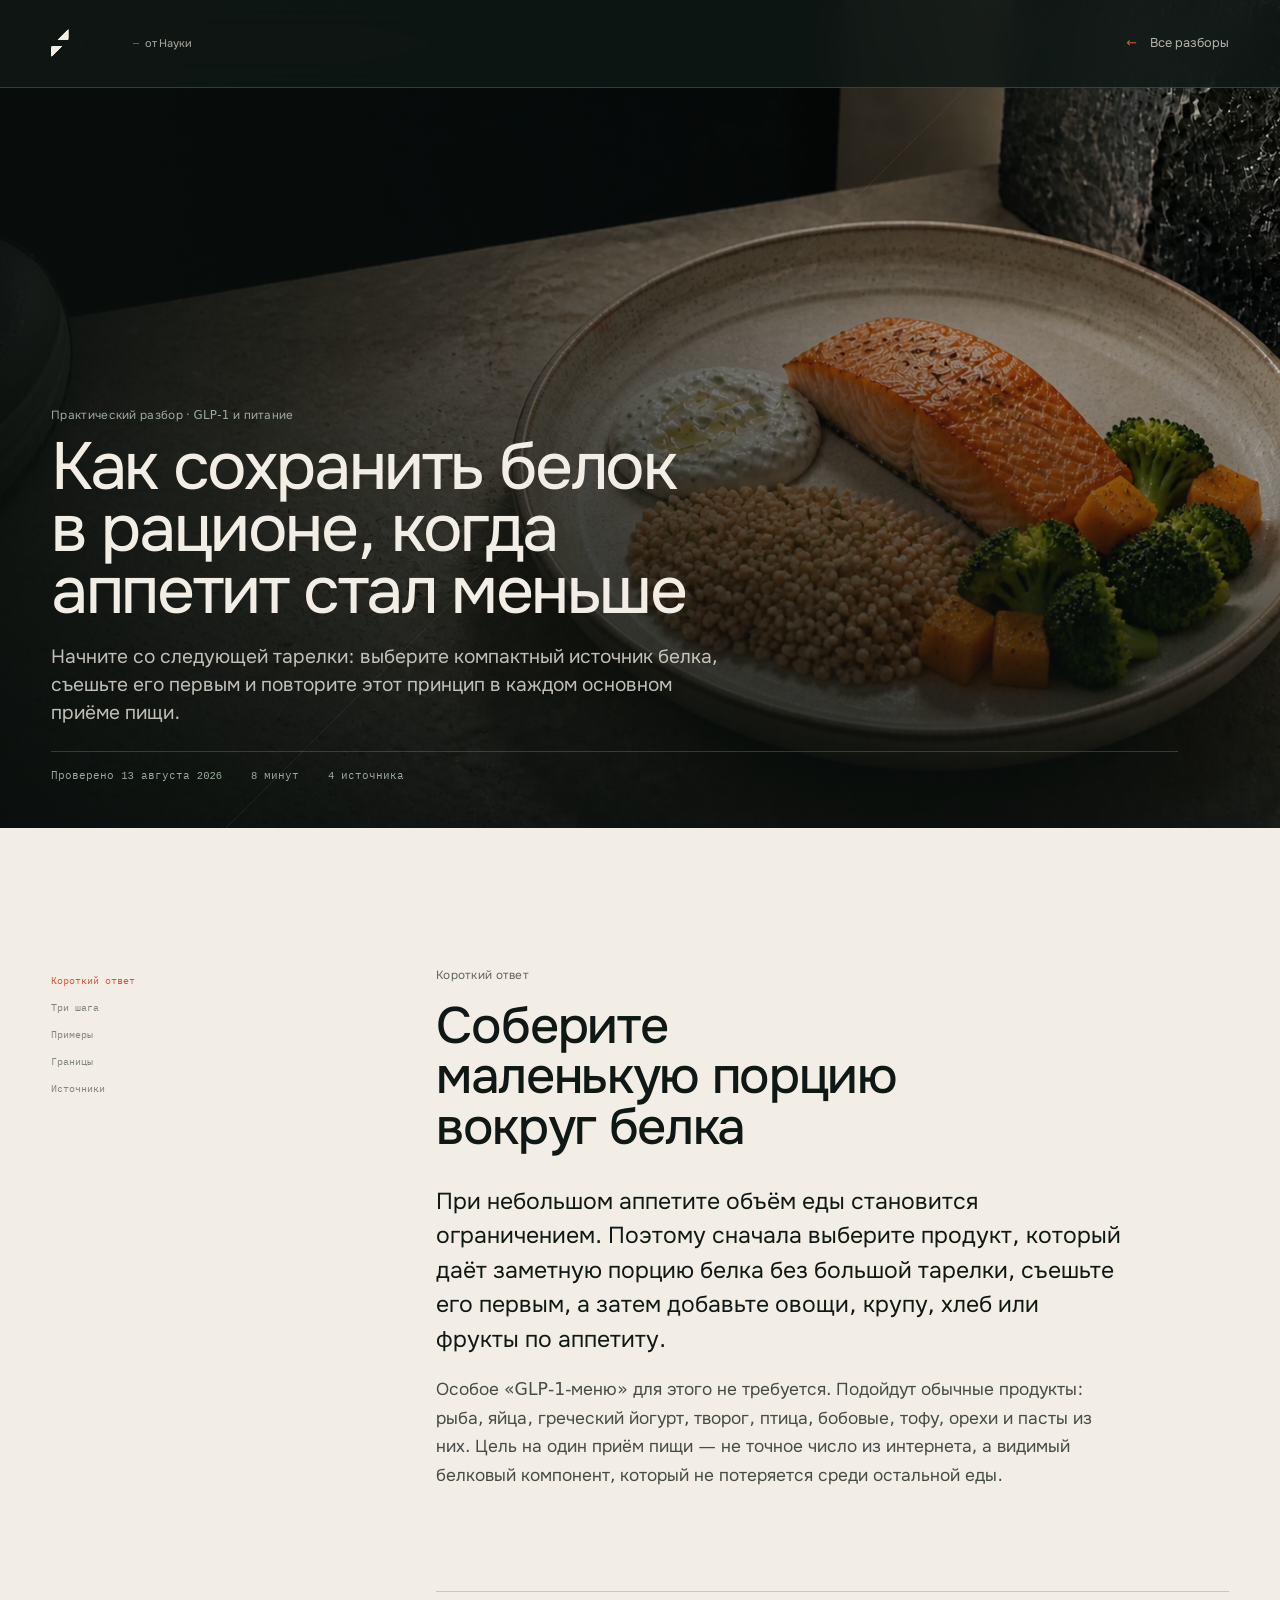
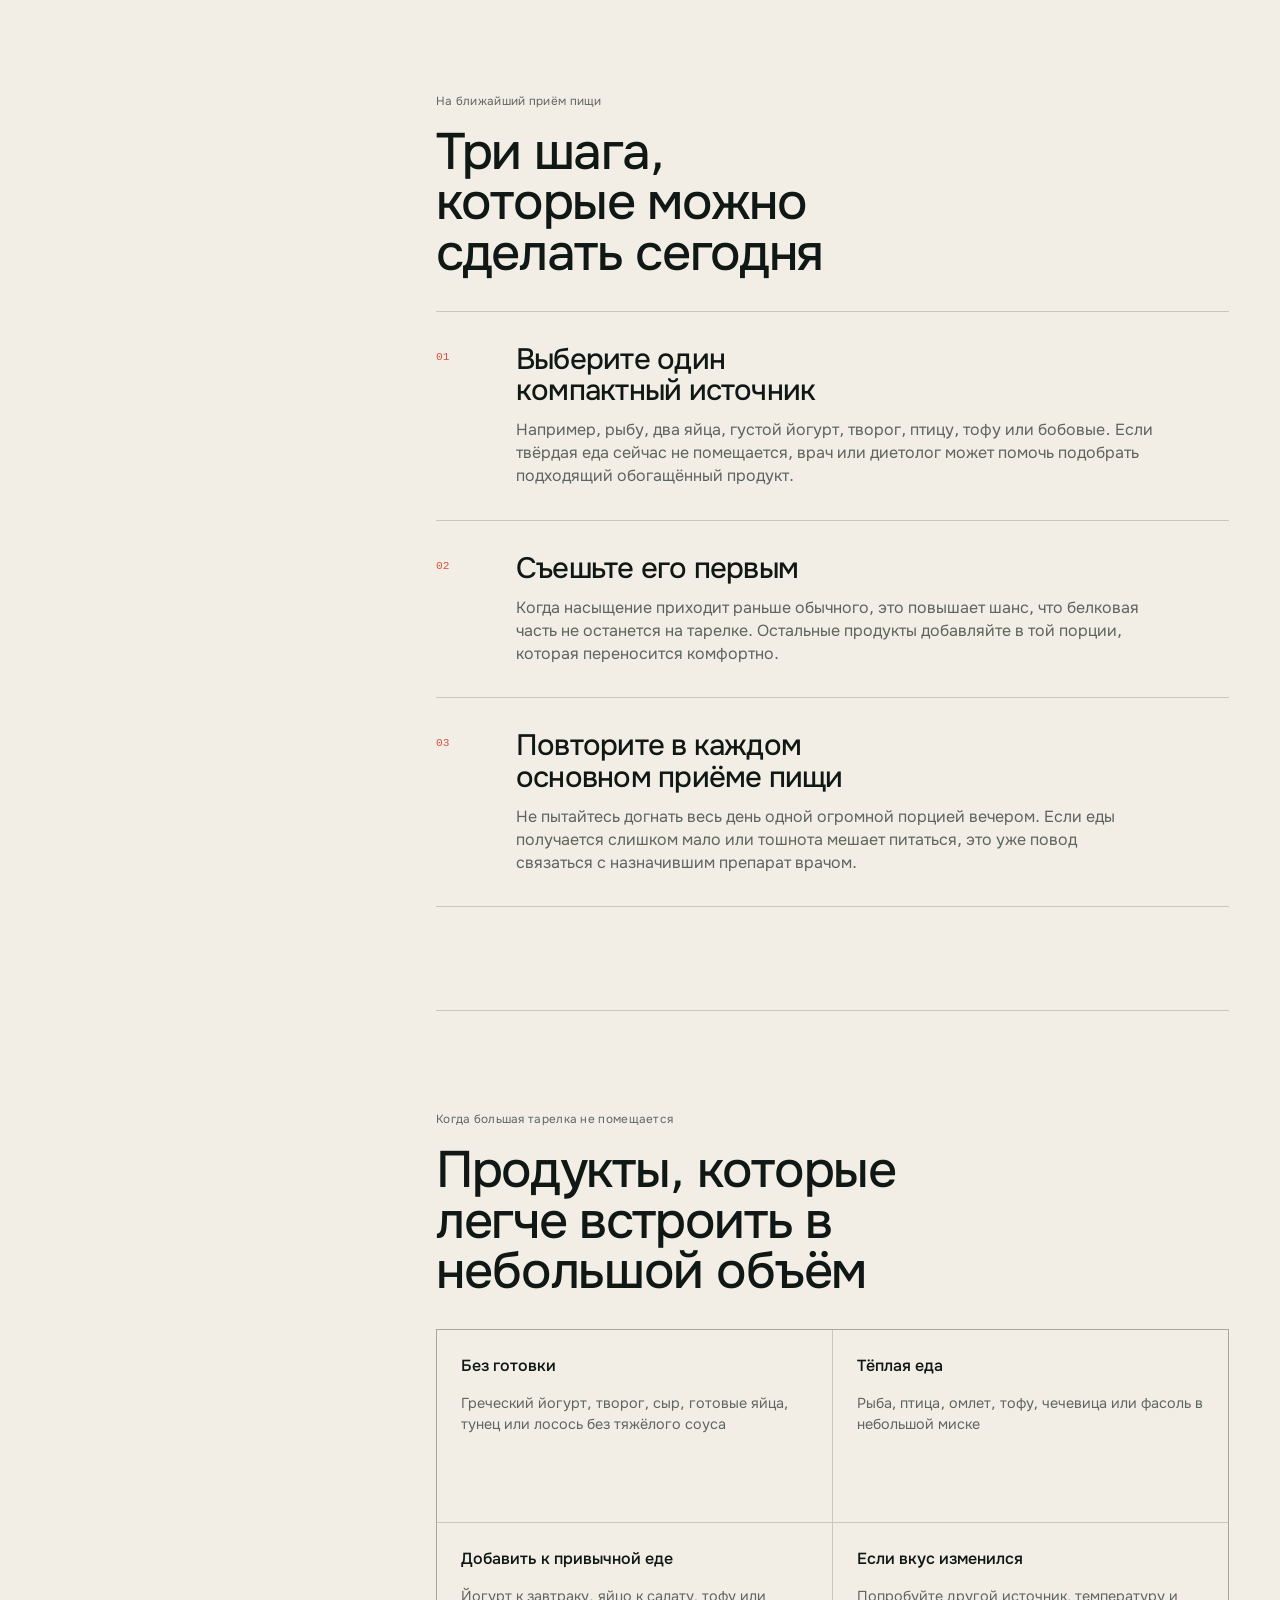
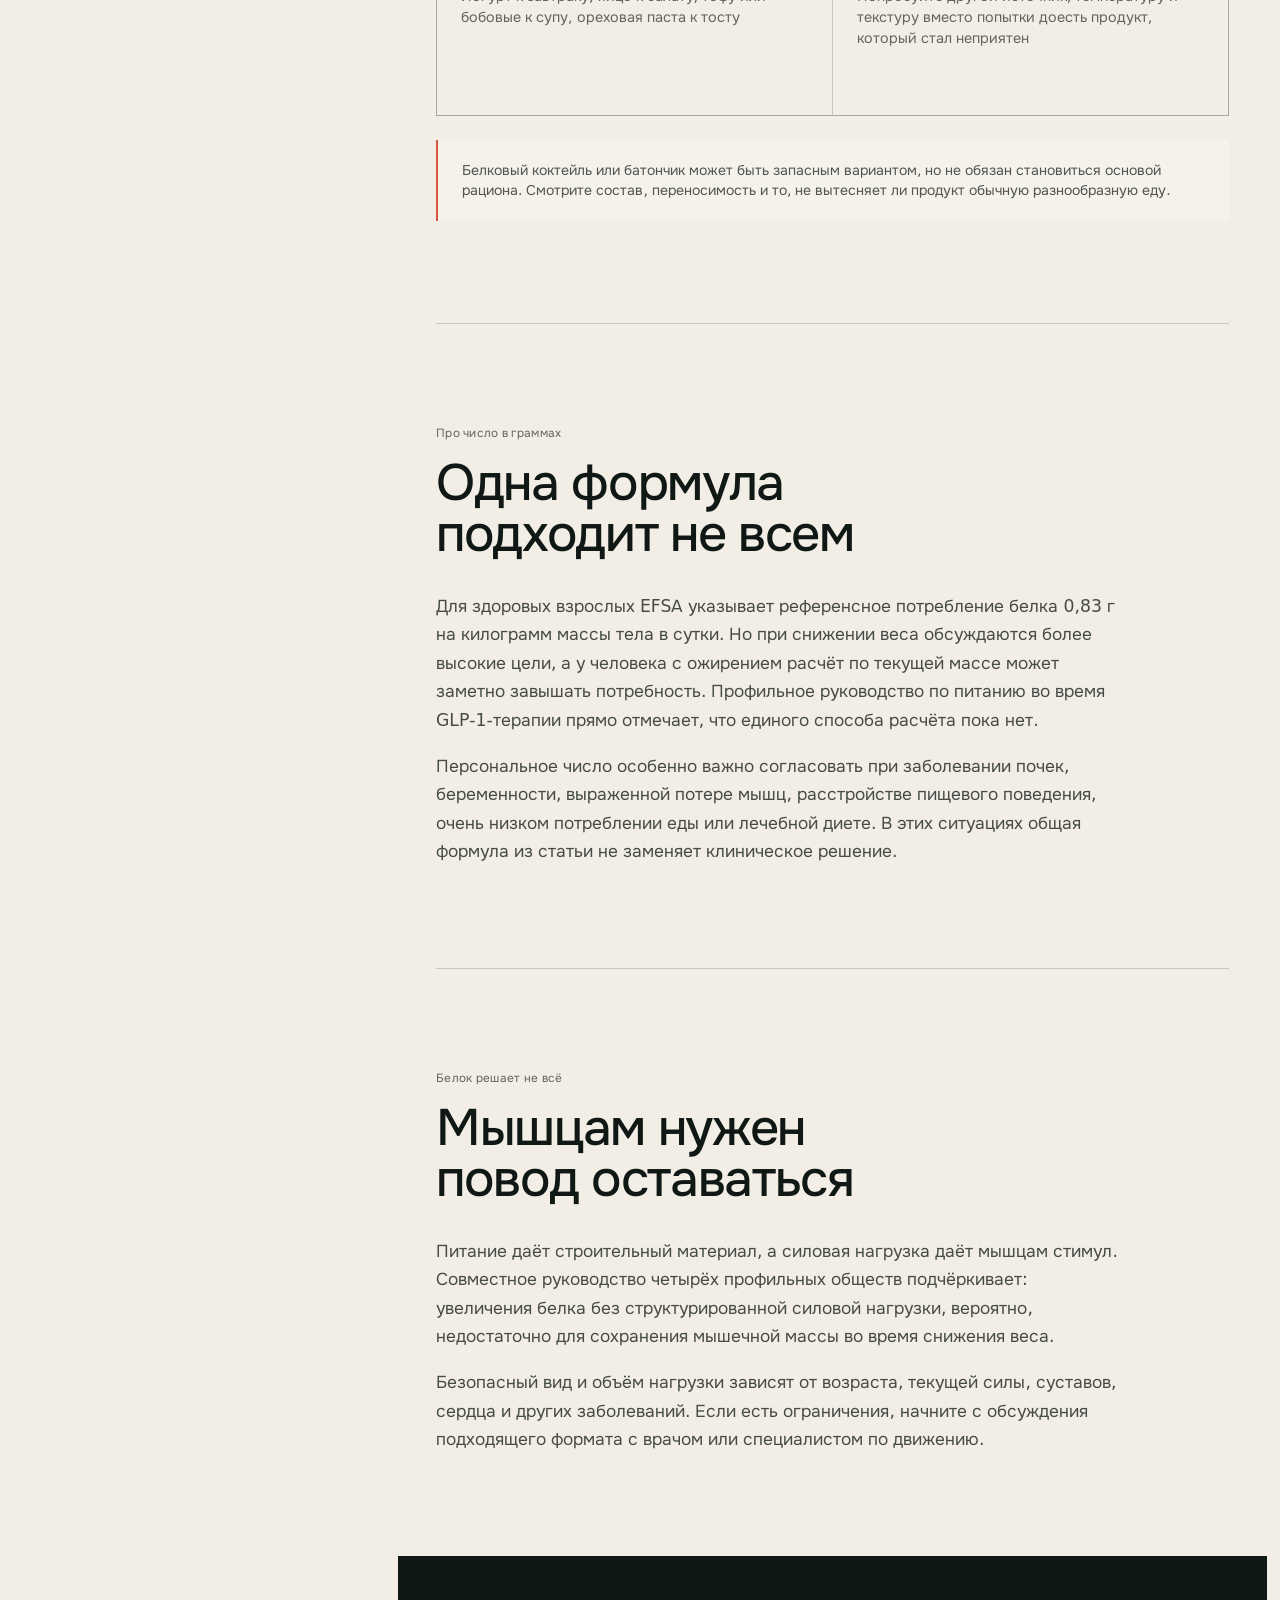
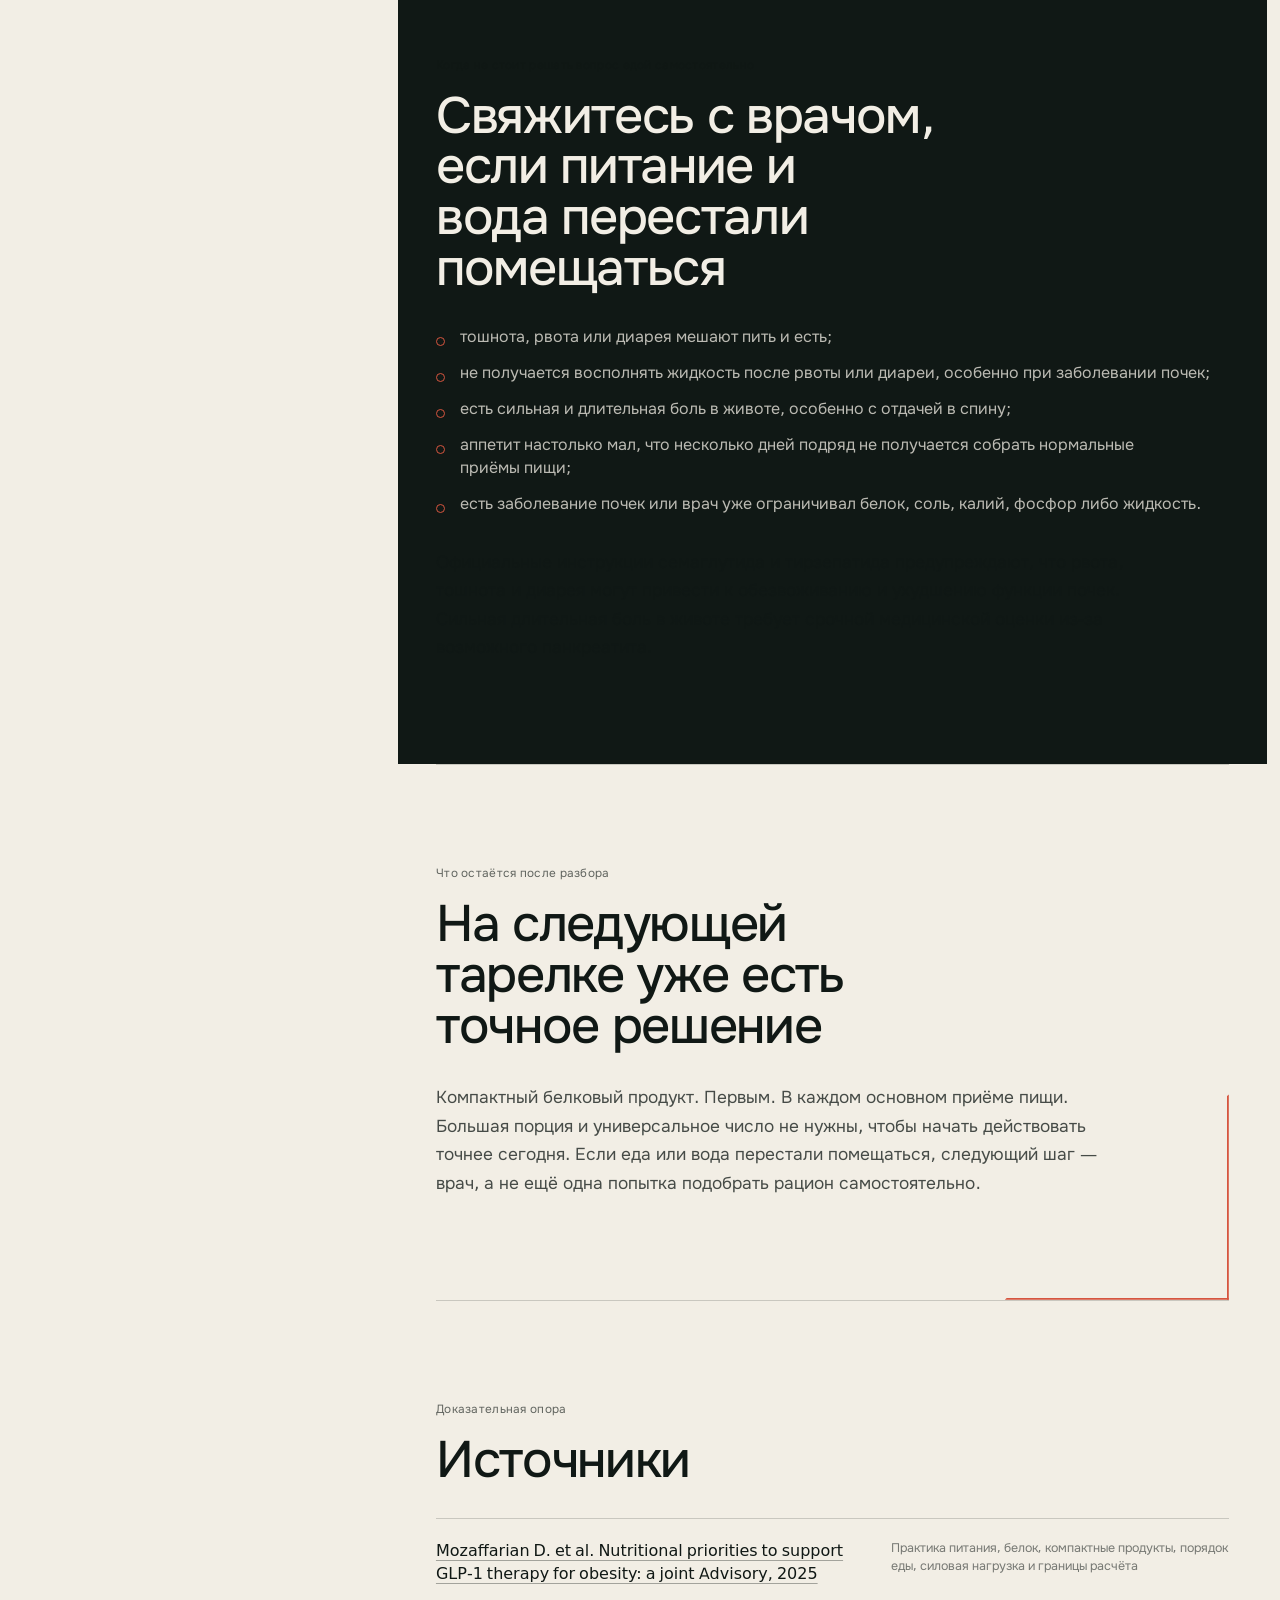
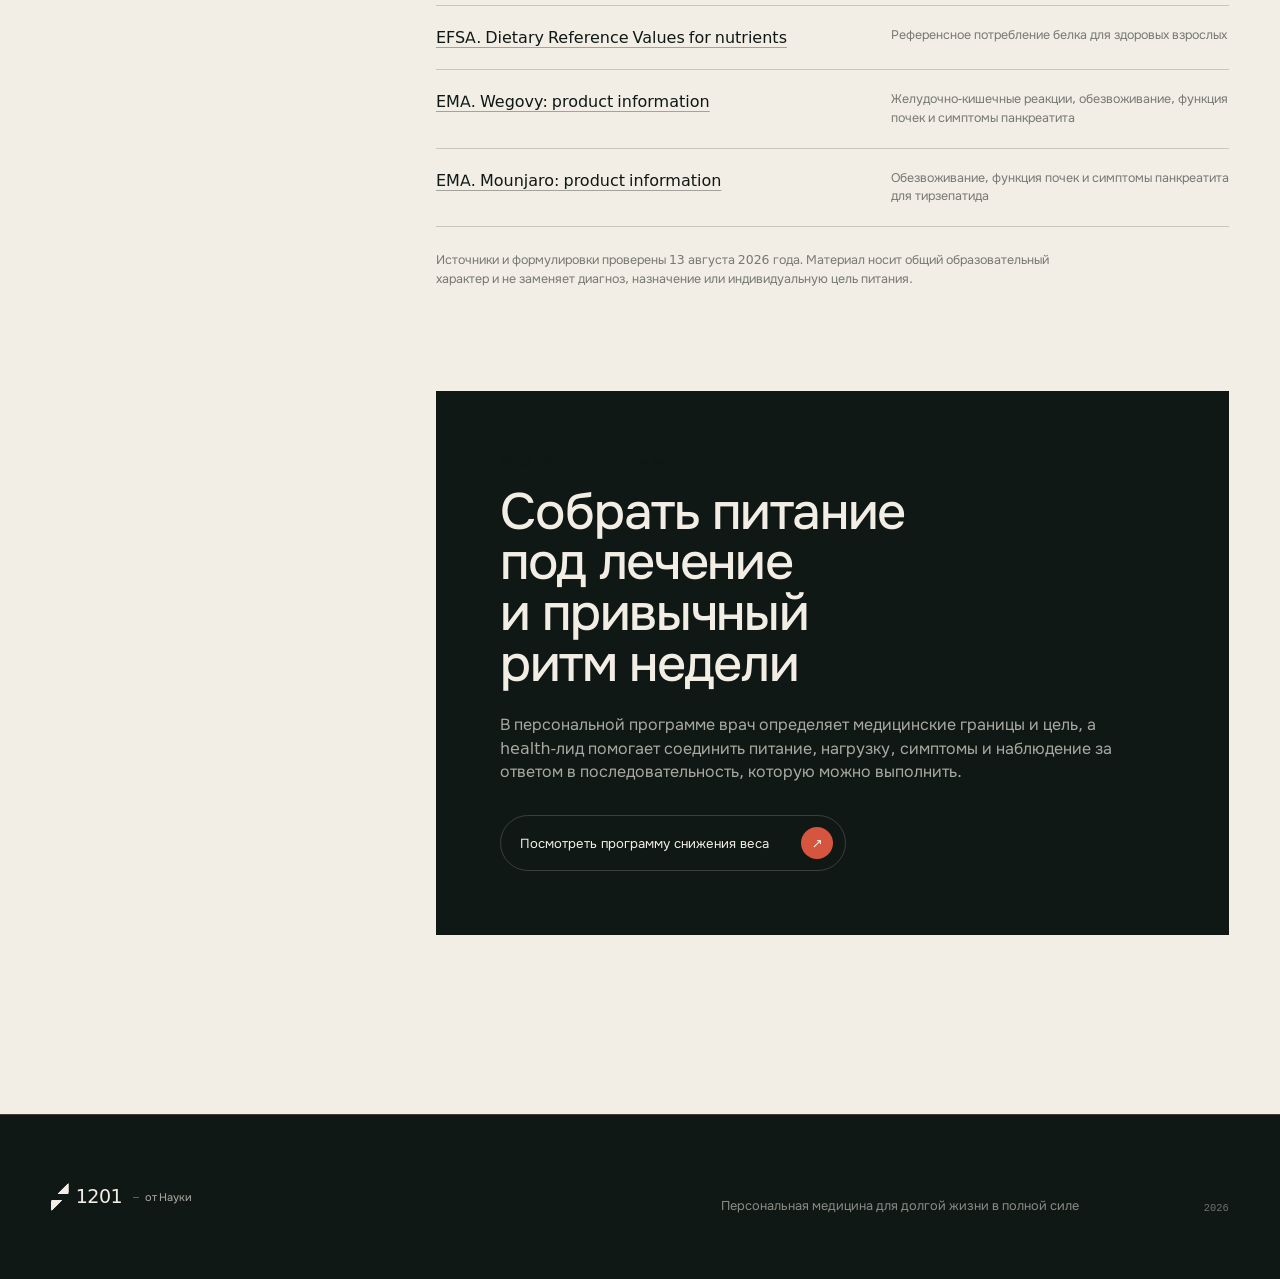
==== article-protein-glp1.html @ 3ae36875 "Publish 1201 site with Spandrel hero pipeline" ====
<!doctype html>
<html lang="ru">
<head>
  <meta charset="utf-8">
  <meta name="viewport" content="width=device-width, initial-scale=1">
  <meta name="theme-color" content="#101815">
  <meta name="description" content="Практический разбор: как сохранить белок в рационе, когда на GLP‑1 уменьшился аппетит. Алгоритм, продукты, границы и источники.">
  <title>Белок при небольшом аппетите на GLP‑1 | 1201 от Науки</title>
  <link rel="preload" href="assets/fonts/onest-cyrillic.woff2" as="font" type="font/woff2" crossorigin>
  <link rel="preload" href="assets/article-protein.webp" as="image" type="image/webp">
  <link rel="stylesheet" href="styles.css?v=20260814-2">
</head>
<body class="article-page">
  <a class="skip-link" href="#article-content">К ответу</a>

  <header class="site-header article-header">
    <a class="brand" href="index.html" aria-label="1201 от Науки, главная">
      <span class="brand-mark" aria-hidden="true"><i></i><b></b></span>
      <span class="brand-number">1201</span>
      <span class="brand-by">от Науки</span>
    </a>
    <a class="back-link" href="index.html#knowledge"><span aria-hidden="true">←</span> Все разборы</a>
  </header>

  <main id="article-content">
    <article>
      <header class="article-hero section-dark">
        <div class="article-hero-media" aria-hidden="true">
          <img src="assets/article-protein.webp" alt="" width="1440" height="811" fetchpriority="high">
        </div>
        <div class="article-hero-scrim" aria-hidden="true"></div>
        <div class="article-hero-copy">
          <p class="eyebrow">Практический разбор · GLP‑1 и питание</p>
          <h1>Как сохранить белок в рационе, когда аппетит стал меньше</h1>
          <p>Начните со следующей тарелки: выберите компактный источник белка, съешьте его первым и повторите этот принцип в каждом основном приёме пищи.</p>
          <div class="article-meta"><span>Проверено 13 августа 2026</span><span>8 минут</span><span>4 источника</span></div>
        </div>
      </header>

      <div class="article-shell section-bone">
        <aside class="article-rail" aria-label="Содержание">
          <span>Короткий ответ</span>
          <span>Три шага</span>
          <span>Примеры</span>
          <span>Границы</span>
          <span>Источники</span>
        </aside>

        <div class="article-body">
          <section class="article-answer" aria-labelledby="answer-title">
            <p class="eyebrow">Короткий ответ</p>
            <h2 id="answer-title">Соберите маленькую порцию вокруг белка</h2>
            <p class="article-lede">При небольшом аппетите объём еды становится ограничением. Поэтому сначала выберите продукт, который даёт заметную порцию белка без большой тарелки, съешьте его первым, а затем добавьте овощи, крупу, хлеб или фрукты по аппетиту.</p>
            <p>Особое «GLP‑1‑меню» для этого не требуется. Подойдут обычные продукты: рыба, яйца, греческий йогурт, творог, птица, бобовые, тофу, орехи и пасты из них. Цель на один приём пищи — не точное число из интернета, а видимый белковый компонент, который не потеряется среди остальной еды.</p>
          </section>

          <section aria-labelledby="steps-title">
            <p class="eyebrow">На ближайший приём пищи</p>
            <h2 id="steps-title">Три шага, которые можно сделать сегодня</h2>
            <ol class="action-steps">
              <li><span>01</span><div><h3>Выберите один компактный источник</h3><p>Например, рыбу, два яйца, густой йогурт, творог, птицу, тофу или бобовые. Если твёрдая еда сейчас не помещается, врач или диетолог может помочь подобрать подходящий обогащённый продукт.</p></div></li>
              <li><span>02</span><div><h3>Съешьте его первым</h3><p>Когда насыщение приходит раньше обычного, это повышает шанс, что белковая часть не останется на тарелке. Остальные продукты добавляйте в той порции, которая переносится комфортно.</p></div></li>
              <li><span>03</span><div><h3>Повторите в каждом основном приёме пищи</h3><p>Не пытайтесь догнать весь день одной огромной порцией вечером. Если еды получается слишком мало или тошнота мешает питаться, это уже повод связаться с назначившим препарат врачом.</p></div></li>
            </ol>
          </section>

          <section aria-labelledby="examples-title">
            <p class="eyebrow">Когда большая тарелка не помещается</p>
            <h2 id="examples-title">Продукты, которые легче встроить в небольшой объём</h2>
            <div class="food-grid">
              <div><strong>Без готовки</strong><p>Греческий йогурт, творог, сыр, готовые яйца, тунец или лосось без тяжёлого соуса</p></div>
              <div><strong>Тёплая еда</strong><p>Рыба, птица, омлет, тофу, чечевица или фасоль в небольшой миске</p></div>
              <div><strong>Добавить к привычной еде</strong><p>Йогурт к завтраку, яйцо к салату, тофу или бобовые к супу, ореховая паста к тосту</p></div>
              <div><strong>Если вкус изменился</strong><p>Попробуйте другой источник, температуру и текстуру вместо попытки доесть продукт, который стал неприятен</p></div>
            </div>
            <p class="article-note">Белковый коктейль или батончик может быть запасным вариантом, но не обязан становиться основой рациона. Смотрите состав, переносимость и то, не вытесняет ли продукт обычную разнообразную еду.</p>
          </section>

          <section aria-labelledby="number-title">
            <p class="eyebrow">Про число в граммах</p>
            <h2 id="number-title">Одна формула подходит не всем</h2>
            <p>Для здоровых взрослых EFSA указывает референсное потребление белка 0,83 г на килограмм массы тела в сутки. Но при снижении веса обсуждаются более высокие цели, а у человека с ожирением расчёт по текущей массе может заметно завышать потребность. Профильное руководство по питанию во время GLP‑1‑терапии прямо отмечает, что единого способа расчёта пока нет.</p>
            <p>Персональное число особенно важно согласовать при заболевании почек, беременности, выраженной потере мышц, расстройстве пищевого поведения, очень низком потреблении еды или лечебной диете. В этих ситуациях общая формула из статьи не заменяет клиническое решение.</p>
          </section>

          <section aria-labelledby="strength-title">
            <p class="eyebrow">Белок решает не всё</p>
            <h2 id="strength-title">Мышцам нужен повод оставаться</h2>
            <p>Питание даёт строительный материал, а силовая нагрузка даёт мышцам стимул. Совместное руководство четырёх профильных обществ подчёркивает: увеличения белка без структурированной силовой нагрузки, вероятно, недостаточно для сохранения мышечной массы во время снижения веса.</p>
            <p>Безопасный вид и объём нагрузки зависят от возраста, текущей силы, суставов, сердца и других заболеваний. Если есть ограничения, начните с обсуждения подходящего формата с врачом или специалистом по движению.</p>
          </section>

          <section class="safety-block" aria-labelledby="safety-title">
            <p class="eyebrow">Когда не стоит решать вопрос едой самостоятельно</p>
            <h2 id="safety-title">Свяжитесь с врачом, если питание и вода перестали помещаться</h2>
            <ul>
              <li>тошнота, рвота или диарея мешают пить и есть;</li>
              <li>не получается восполнять жидкость после рвоты или диареи, особенно при заболевании почек;</li>
              <li>есть сильная и длительная боль в животе, особенно с отдачей в спину;</li>
              <li>аппетит настолько мал, что несколько дней подряд не получается собрать нормальные приёмы пищи;</li>
              <li>есть заболевание почек или врач уже ограничивал белок, соль, калий, фосфор либо жидкость.</li>
            </ul>
            <p>Официальные инструкции семаглутида и тирзепатида предупреждают, что рвота, тошнота и диарея могут привести к обезвоживанию и ухудшению функции почек. Сильная длительная боль в животе требует срочной медицинской оценки из‑за возможного панкреатита.</p>
          </section>

          <section class="article-complete" data-full-answer aria-labelledby="complete-title">
            <p class="eyebrow">Что остаётся после разбора</p>
            <h2 id="complete-title">На следующей тарелке уже есть точное решение</h2>
            <p>Компактный белковый продукт. Первым. В каждом основном приёме пищи. Большая порция и универсальное число не нужны, чтобы начать действовать точнее сегодня. Если еда или вода перестали помещаться, следующий шаг — врач, а не ещё одна попытка подобрать рацион самостоятельно.</p>
          </section>

          <section class="article-sources" aria-labelledby="sources-title">
            <p class="eyebrow">Доказательная опора</p>
            <h2 id="sources-title">Источники</h2>
            <ol>
              <li><a href="https://pmc.ncbi.nlm.nih.gov/articles/PMC12612741/">Mozaffarian D. et al. Nutritional priorities to support GLP‑1 therapy for obesity: a joint Advisory, 2025</a><span>Практика питания, белок, компактные продукты, порядок еды, силовая нагрузка и границы расчёта</span></li>
              <li><a href="https://www.efsa.europa.eu/sites/default/files/2017_09_DRVs_summary_report.pdf">EFSA. Dietary Reference Values for nutrients</a><span>Референсное потребление белка для здоровых взрослых</span></li>
              <li><a href="https://www.ema.europa.eu/en/documents/product-information/wegovy-epar-product-information_en.pdf">EMA. Wegovy: product information</a><span>Желудочно‑кишечные реакции, обезвоживание, функция почек и симптомы панкреатита</span></li>
              <li><a href="https://www.ema.europa.eu/en/documents/product-information/mounjaro-epar-product-information_en.pdf">EMA. Mounjaro: product information</a><span>Обезвоживание, функция почек и симптомы панкреатита для тирзепатида</span></li>
            </ol>
            <p class="source-date">Источники и формулировки проверены 13 августа 2026 года. Материал носит общий образовательный характер и не заменяет диагноз, назначение или индивидуальную цель питания.</p>
          </section>

          <aside class="personal-help" data-personal-cta aria-labelledby="personal-title">
            <p class="eyebrow">Когда общего алгоритма мало</p>
            <h2 id="personal-title">Собрать питание под лечение и привычный ритм недели</h2>
            <p>В персональной программе врач определяет медицинские границы и цель, а health‑лид помогает соединить питание, нагрузку, симптомы и наблюдение за ответом в последовательность, которую можно выполнить.</p>
            <a class="article-button" href="route.html?route=glp1">Посмотреть программу снижения веса <span aria-hidden="true">↗</span></a>
          </aside>
        </div>
      </div>
    </article>
  </main>

  <footer class="site-footer">
    <a class="brand brand-footer" href="index.html" aria-label="1201 от Науки, главная">
      <span class="brand-mark" aria-hidden="true"><i></i><b></b></span><span class="brand-number">1201</span><span class="brand-by">от Науки</span>
    </a>
    <p>Персональная медицина для долгой жизни в полной силе</p>
    <span class="mono">2026</span>
  </footer>
</body>
</html>
---- styles.css ----
@font-face{font-family:Onest;src:url("assets/fonts/onest-cyrillic.woff2") format("woff2");font-weight:100 900;font-style:normal;font-display:swap}
@font-face{font-family:"IBM Plex Mono";src:url("assets/fonts/ibm-plex-mono-cyrillic.woff2") format("woff2");font-weight:400;font-style:normal;font-display:swap}

:root{
  --ink:#101815;
  --ink-2:#17211e;
  --bone:#f2eee5;
  --bone-2:#e5dfd3;
  --sage:#9bac9e;
  --ion:#d6553f;
  --graphite:#707a73;
  --line-dark:rgba(242,238,229,.18);
  --line-light:rgba(16,24,21,.18);
  --ease:cubic-bezier(.16,1,.3,1);
  --pad:clamp(1.25rem,4vw,4.5rem);
  --header:5.5rem;
}

*{box-sizing:border-box}
html{scroll-behavior:smooth;background:var(--ink)}
body{margin:0;background:var(--ink);color:var(--bone);font-family:Onest,system-ui,sans-serif;font-size:16px;line-height:1.45;-webkit-font-smoothing:antialiased;overflow-x:hidden}
img{display:block;width:100%;height:auto}
a{color:inherit;text-decoration:none}
button,input,textarea{font:inherit}
button{color:inherit}
h1,h2,h3,p{margin:0}
h1,h2,h3{font-weight:470;letter-spacing:-.026em;line-break:auto;text-wrap:balance}
h1,h2,h3,strong{word-break:normal;overflow-wrap:normal;hyphens:none}
p,li{orphans:2;widows:2;text-wrap:pretty}
h2{font-size:clamp(2.55rem,5vw,5.8rem);line-height:.97}
h3{font-size:clamp(1.5rem,2.2vw,2.55rem);line-height:1.06}
::selection{background:var(--ion);color:var(--bone)}
:focus-visible{outline:2px solid var(--ion);outline-offset:4px}

.skip-link{position:fixed;top:1rem;left:1rem;z-index:1000;padding:.75rem 1rem;background:var(--bone);color:var(--ink);transform:translateY(-160%);transition:transform .25s var(--ease)}
.skip-link:focus{transform:none}
.mono{font-family:"IBM Plex Mono",monospace;font-variant-numeric:tabular-nums}
.section-dark{position:relative;background:var(--ink);color:var(--bone)}
.section-bone{position:relative;background:var(--bone);color:var(--ink)}
.section-bone .eyebrow{color:rgba(16,24,21,.64)}
.eyebrow{font-size:.74rem;line-height:1.2;letter-spacing:.025em;color:var(--sage)}
.button{display:inline-flex;align-items:center;justify-content:space-between;gap:2rem;min-height:3.2rem;padding:.75rem .9rem .75rem 1.35rem;border:1px solid rgba(242,238,229,.36);border-radius:999px;background:rgba(16,24,21,.28);backdrop-filter:blur(12px);font-size:.9rem;transition:transform .45s var(--ease),background-color .45s var(--ease),border-color .45s var(--ease)}
.button span{display:grid;width:2rem;height:2rem;place-items:center;border-radius:50%;background:var(--ion);transition:transform .45s var(--ease)}
.button:hover{transform:translateY(-2px);background:rgba(16,24,21,.6);border-color:var(--bone)}
.button:hover span{transform:rotate(45deg)}
.button:active{transform:scale(.98)}
.button-light{background:rgba(242,238,229,.08)}

.site-header{position:fixed;top:0;left:0;z-index:100;width:100%;height:var(--header);display:flex;align-items:center;justify-content:space-between;padding:0 var(--pad);border-bottom:1px solid transparent;transition:height .45s var(--ease),background-color .45s var(--ease),border-color .45s var(--ease)}
.site-header.is-scrolled{height:4.5rem;background:rgba(16,24,21,.82);border-color:var(--line-dark);backdrop-filter:blur(18px)}
.brand{position:relative;display:flex;align-items:center;gap:.48rem;height:2.25rem;z-index:2}
.brand-mark{position:relative;display:inline-block;width:1.05rem;height:1.05rem;flex:0 0 auto;transition:transform .7s var(--ease)}
.mini-mark{position:relative;display:inline-block;width:1.5rem;height:1.5rem;flex:0 0 auto}
.brand-mark i,.brand-mark b,.mini-mark:before,.mini-mark:after{position:absolute;display:block;content:"";width:70%;height:70%;background:var(--bone);border-radius:.16rem;font-style:normal;transform:skewY(-45deg)}
.brand-mark i,.mini-mark:before{left:0;bottom:0;clip-path:polygon(0 0,100% 100%,0 100%)}
.brand-mark b,.mini-mark:after{right:0;top:0;clip-path:polygon(0 0,100% 0,100% 100%);transform:translate(1px,-1px) skewY(-45deg)}
.brand:hover .brand-mark{transform:translateY(-1px) rotate(.8deg)}
.brand-number{font-size:1.19rem;font-weight:500;letter-spacing:-.025em}
.brand-by{position:relative;margin-left:.22rem;padding-left:.72rem;color:rgba(242,238,229,.68);font-size:.69rem;font-weight:420;letter-spacing:-.012em}
.brand-by:before{position:absolute;left:0;top:50%;width:.34rem;border-top:1px solid rgba(242,238,229,.34);content:""}
.menu-button{position:relative;z-index:2;display:flex;align-items:center;gap:.8rem;min-height:44px;padding:.5rem 0;border:0;background:none;cursor:pointer;font-size:.78rem}
.menu-button i{position:relative;display:block;width:2rem;height:.65rem;border-top:1px solid var(--bone);border-bottom:1px solid var(--bone);transition:transform .35s var(--ease)}
.menu-button[aria-expanded="true"] i{transform:rotate(45deg)}
.site-nav{position:fixed;inset:0;display:grid;align-content:center;gap:1rem;padding:var(--pad);background:rgba(16,24,21,.97);opacity:0;visibility:hidden;transform:translateY(-1rem);transition:opacity .4s var(--ease),transform .4s var(--ease),visibility .4s}
.site-nav.is-open{opacity:1;visibility:visible;transform:none}
.site-nav a{font-size:clamp(3rem,9vw,8rem);line-height:.94;letter-spacing:-.035em;transition:color .25s}
.site-nav a:hover{color:var(--ion)}
.back-link{display:flex;align-items:center;gap:.8rem;min-height:44px;font-size:.8rem;color:rgba(242,238,229,.72)}
.back-link span{color:var(--ion)}

.hero{position:relative;isolation:isolate;min-height:100svh;display:flex;align-items:flex-end;padding:calc(var(--header) + 3rem) var(--pad) clamp(3rem,7vh,6rem);overflow:hidden}
.hero-media,.canvas-media,.route-hero-media{position:absolute;inset:-2.5%;z-index:-3;will-change:transform;transition:transform .8s var(--ease)}
.hero-media img,.canvas-media img,.route-hero-media img{width:100%;height:100%;object-fit:cover}
.hero-scrim,.canvas-scrim,.route-hero-scrim{position:absolute;inset:0;z-index:-2;background:linear-gradient(90deg,rgba(10,15,13,.86) 0%,rgba(10,15,13,.45) 47%,rgba(10,15,13,.06) 78%),linear-gradient(0deg,rgba(10,15,13,.72),transparent 54%)}
.hero:after,.longevity-canvas:after,.route-hero:after{position:absolute;inset:0;z-index:-1;content:"";pointer-events:none;background:linear-gradient(135deg,transparent 49.93%,rgba(214,85,63,.38) 50%,transparent 50.07%);opacity:.28}
.hero-copy{width:min(66rem,75vw)}
.hero-title{max-width:14ch;margin:.9rem 0 1.5rem;font-size:clamp(4.2rem,7.1vw,8.3rem);font-weight:430;line-height:.88;letter-spacing:-.037em}
.hero-title span{color:var(--ion)}
.hero-intro{max-width:34rem;margin-bottom:2rem;font-size:clamp(1rem,1.45vw,1.35rem);line-height:1.42;color:rgba(242,238,229,.74)}
.hero-dossier{position:absolute;right:var(--pad);bottom:clamp(3rem,7vh,6rem);width:min(22rem,25vw);display:grid;gap:1rem;padding:1.35rem;border:1px solid var(--line-dark);background:rgba(16,24,21,.42);backdrop-filter:blur(12px)}
.hero-dossier div{display:grid;grid-template-columns:1fr auto;gap:1rem;padding-bottom:.75rem;border-bottom:1px solid var(--line-dark)}
.hero-dossier div:last-child{padding-bottom:0;border-bottom:0}
.hero-dossier span{font-size:.67rem;color:var(--sage)}
.hero-dossier strong{font-size:.78rem;font-weight:440;text-align:right}
.hero-dossier .mono{font-size:1.15rem;color:var(--ion)}

.route-gateway{padding:clamp(6rem,12vw,12rem) var(--pad)}
.section-head{display:grid;grid-template-columns:minmax(8rem,.55fr) 1.45fr;gap:2rem;align-items:start;margin-bottom:clamp(3rem,6vw,6rem)}
.section-head h2{max-width:16ch}
.gateway-grid{display:grid;grid-template-columns:1.07fr .93fr;gap:1px;background:var(--line-dark)}
.route-card{position:relative;isolation:isolate;min-height:clamp(35rem,65vw,55rem);display:flex;flex-direction:column;justify-content:flex-end;overflow:hidden;padding:clamp(1.5rem,4vw,4rem);background:var(--ink)}
.route-card img{position:absolute;inset:0;z-index:-3;width:100%;height:100%;object-fit:cover;transition:transform 1.15s var(--ease),filter 1.15s var(--ease)}
.route-card-shade,.panel-scrim{position:absolute;inset:0;z-index:-2;background:linear-gradient(0deg,rgba(9,14,12,.92),rgba(9,14,12,.08) 68%)}
.route-card:after,.hormone-panel:after{position:absolute;top:0;bottom:0;left:18%;z-index:-1;width:1px;content:"";background:linear-gradient(transparent,var(--ion),transparent);transform:translateY(70%);transition:transform 1s var(--ease)}
.route-card:hover img,.hormone-panel:hover img{transform:scale(1.035);filter:brightness(1.06)}
.route-card:hover:after,.hormone-panel:hover:after{transform:translateY(-30%)}
.route-card-label{margin-bottom:1rem;color:var(--sage);font-size:.74rem}
.route-card strong{max-width:14ch;font-size:clamp(3.2rem,5.5vw,6.9rem);font-weight:430;line-height:.93;letter-spacing:-.034em}
.route-card-proof{max-width:32rem;margin-top:1.4rem;color:rgba(242,238,229,.65);font-size:.85rem}
.route-card>i{position:absolute;right:clamp(1.5rem,4vw,4rem);bottom:clamp(1.5rem,4vw,4rem);display:grid;width:3.25rem;height:3.25rem;place-items:center;border-radius:50%;background:var(--ion);font-style:normal;transition:transform .45s var(--ease)}
.route-card:hover>i{transform:rotate(45deg)}
.route-card-cardio{margin-top:clamp(5rem,12vw,13rem);min-height:clamp(31rem,56vw,48rem)}
.route-card-glp img{object-position:76% center}
.route-card-cardio img{object-position:57% center}

.proof-section{display:grid;grid-template-columns:.78fr 1.22fr;gap:clamp(3rem,8vw,9rem);padding:clamp(7rem,13vw,13rem) var(--pad)}
.proof-lead{display:flex;flex-direction:column;align-items:flex-start;justify-content:center}
.proof-lead h2{max-width:13ch;margin:1.4rem 0 2rem;font-size:clamp(3.2rem,5vw,5.8rem)}
.proof-lead>p:last-child{max-width:31rem;color:rgba(16,24,21,.64);font-size:1.05rem}
.decision-dossier{position:relative;align-self:center;padding:clamp(1.4rem,3vw,2.8rem);border:1px solid var(--line-light);background:rgba(255,255,255,.16);box-shadow:0 3rem 7rem rgba(16,24,21,.12)}
.decision-dossier:after{position:absolute;right:-1px;bottom:-1px;width:32%;height:32%;content:"";border-right:2px solid var(--ion);border-bottom:2px solid var(--ion);clip-path:polygon(100% 0,100% 100%,0 100%)}
.dossier-top{display:grid;grid-template-columns:auto 1fr auto;gap:1rem;align-items:center;padding-bottom:2rem;border-bottom:1px solid var(--line-light);font-size:.75rem}
.dossier-top .mini-mark:before,.dossier-top .mini-mark:after{background:var(--ink)}
.dossier-top .mono,.dossier-result{color:var(--ion);font-size:.72rem;text-align:right}
.decision-chain{margin:0;padding:0;list-style:none}
.decision-chain li{display:grid;grid-template-columns:2.5rem minmax(7rem,.7fr) 1.3fr;gap:1rem;padding:1.2rem 0;border-bottom:1px solid var(--line-light);align-items:baseline}
.decision-chain span{font-family:"IBM Plex Mono",monospace;color:var(--ion);font-size:.7rem}
.decision-chain strong{font-size:1rem;font-weight:520}
.decision-chain em{font-style:normal;color:rgba(16,24,21,.62);font-size:.85rem}
.ownership-line{display:flex;flex-wrap:wrap;gap:1rem 2rem;padding-top:1.6rem;color:rgba(16,24,21,.64);font-size:.72rem}

.longevity-canvas{position:relative;isolation:isolate;min-height:min(72rem,110vh);display:flex;align-items:flex-end;padding:var(--pad);overflow:hidden}
.canvas-media{inset:-3%;z-index:-3}
.canvas-scrim{z-index:-2;background:linear-gradient(90deg,rgba(10,15,13,.78),rgba(10,15,13,.08) 65%),linear-gradient(0deg,rgba(10,15,13,.75),transparent 55%)}
.canvas-copy{max-width:55rem;padding-bottom:clamp(4rem,8vh,8rem)}
.canvas-copy h2{max-width:12ch;margin:1rem 0 1.8rem;font-size:clamp(4rem,7.7vw,9rem);line-height:.89;letter-spacing:-.034em}
.canvas-copy p{max-width:39rem;margin-bottom:2rem;color:rgba(242,238,229,.74);font-size:1.05rem}
.research-plane{position:absolute;right:var(--pad);bottom:var(--pad);display:flex;align-items:center;gap:1rem;padding:1rem 1.2rem;border:1px solid var(--line-dark);background:rgba(16,24,21,.36);backdrop-filter:blur(10px);color:rgba(242,238,229,.7);font-size:.68rem}
.research-plane i{width:4rem;border-top:1px dotted var(--ion)}

.hormones{padding:clamp(7rem,13vw,13rem) var(--pad)}
.hormone-stack{display:grid;gap:clamp(2rem,6vw,6rem)}
.hormone-panel{position:relative;isolation:isolate;min-height:clamp(35rem,62vw,55rem);display:flex;flex-direction:column;justify-content:flex-end;overflow:hidden;padding:clamp(1.5rem,4vw,4.5rem)}
.hormone-panel img{position:absolute;inset:0;z-index:-3;width:100%;height:100%;object-fit:cover;transition:transform 1.15s var(--ease),filter 1.15s var(--ease)}
.hormone-male{margin-right:clamp(0rem,9vw,9rem)}
.hormone-female{margin-left:clamp(0rem,9vw,9rem)}
.hormone-male .panel-scrim{background:linear-gradient(90deg,rgba(9,14,12,.12),rgba(9,14,12,.92) 76%),linear-gradient(0deg,rgba(9,14,12,.75),transparent 62%)}
.hormone-female .panel-scrim{background:linear-gradient(90deg,rgba(9,14,12,.94),rgba(9,14,12,.06) 76%),linear-gradient(0deg,rgba(9,14,12,.72),transparent 62%)}
.hormone-panel .route-card-label{margin-bottom:1rem}
.hormone-panel strong{max-width:13ch;font-size:clamp(3.8rem,6.5vw,7.8rem);font-weight:430;line-height:.92;letter-spacing:-.034em}
.hormone-male strong,.hormone-male .route-card-label,.hormone-male .panel-proof,.hormone-male em{align-self:flex-end;width:min(39rem,47%)}
.panel-proof{max-width:30rem;margin-top:1.5rem;color:rgba(242,238,229,.7);font-size:.85rem}
.hormone-panel em{margin-top:2rem;color:var(--bone);font-style:normal;font-size:.8rem}

.knowledge{padding:clamp(7rem,13vw,13rem) var(--pad)}
.knowledge-head{display:grid;grid-template-columns:.45fr 1fr;gap:1rem 3rem;margin-bottom:clamp(3rem,7vw,7rem)}
.knowledge-head h2{grid-column:2;max-width:16ch}
.knowledge-head>p:last-child{grid-column:2;max-width:35rem;color:rgba(16,24,21,.64)}
.article-feature{max-width:84rem;margin-left:auto}
.article-card{display:grid;grid-template-rows:auto 1fr;border-top:1px solid var(--line-light)}
.article-card-complete{grid-template-columns:minmax(0,1.35fr) minmax(18rem,.65fr);border-bottom:1px solid var(--line-light)}
.article-image{overflow:hidden;aspect-ratio:16/10;background:var(--ink)}
.article-image img{width:100%;height:100%;object-fit:cover;transition:transform 1s var(--ease)}
.article-card:hover .article-image img{transform:scale(1.035)}
.article-copy{display:flex;flex-direction:column;align-items:flex-start;padding:1.4rem 0 2rem}
.article-card-complete .article-copy{padding:clamp(1.8rem,4vw,4rem);border-left:1px solid var(--line-light)}
.article-copy>span{margin-bottom:1.3rem;color:rgba(16,24,21,.64);font-size:.68rem}
.article-copy h3{max-width:19ch}
.article-copy p{max-width:38rem;margin:1.2rem 0 1.8rem;color:rgba(16,24,21,.6);font-size:.9rem}
.article-copy em{margin-top:auto;border-bottom:1px solid var(--ink);font-size:.78rem;font-style:normal}

/* Complete knowledge product */
.article-page{background:var(--bone);color:var(--ink)}
.article-header{background:rgba(16,24,21,.86);border-bottom-color:var(--line-dark);backdrop-filter:blur(18px)}
.article-hero{position:relative;isolation:isolate;min-height:min(54rem,92svh);display:flex;align-items:flex-end;padding:calc(var(--header) + 2.5rem) var(--pad) clamp(2.5rem,5vh,4.5rem);overflow:hidden}
.article-hero-media{position:absolute;inset:0;z-index:-3}
.article-hero-media img{width:100%;height:100%;object-fit:cover;object-position:center}
.article-hero-scrim{position:absolute;inset:0;z-index:-2;background:linear-gradient(90deg,rgba(9,14,12,.94),rgba(9,14,12,.48) 55%,rgba(9,14,12,.08)),linear-gradient(0deg,rgba(9,14,12,.84),transparent 68%)}
.article-hero:after{position:absolute;inset:0;z-index:-1;content:"";pointer-events:none;background:linear-gradient(135deg,transparent 49.96%,rgba(214,85,63,.42) 50%,transparent 50.04%);opacity:.34}
.article-hero-copy{width:min(78rem,88vw)}
.article-hero h1{max-width:18ch;margin:.8rem 0 1.35rem;font-size:clamp(3.8rem,5.2vw,6.5rem);font-weight:430;line-height:.93;letter-spacing:-.036em}
.article-hero-copy>p:not(.eyebrow){max-width:42rem;color:rgba(242,238,229,.78);font-size:clamp(1rem,1.5vw,1.3rem)}
.article-meta{display:flex;flex-wrap:wrap;gap:.75rem 1.8rem;margin-top:1.5rem;padding-top:1rem;border-top:1px solid var(--line-dark);color:var(--sage);font-family:"IBM Plex Mono",monospace;font-size:.66rem}
.article-shell{display:grid;grid-template-columns:minmax(10rem,.34fr) minmax(0,1fr);gap:clamp(3rem,9vw,10rem);padding:clamp(6rem,11vw,11rem) var(--pad)}
.article-rail{position:sticky;top:7rem;align-self:start;display:grid;gap:.75rem;padding-top:.25rem;color:rgba(16,24,21,.5);font-family:"IBM Plex Mono",monospace;font-size:.65rem}
.article-rail span:first-child{color:var(--ion)}
.article-body{width:min(100%,54rem)}
.article-body section{padding:clamp(4rem,8vw,7rem) 0;border-top:1px solid var(--line-light)}
.article-body section:first-child{padding-top:0;border-top:0}
.article-body h2,.personal-help h2{max-width:18ch;margin:1.1rem 0 2rem;font-size:clamp(2.7rem,4vw,4.65rem);line-height:.99}
.article-body section>p:not(.eyebrow):not(.article-note):not(.source-date){max-width:43rem;margin-top:1.1rem;color:rgba(16,24,21,.76);font-size:clamp(1rem,1.35vw,1.16rem);line-height:1.65}
.article-body .article-lede{font-size:clamp(1.25rem,1.8vw,1.55rem)!important;line-height:1.5!important;color:var(--ink)!important}
.action-steps{margin:0;padding:0;list-style:none;border-top:1px solid var(--line-light)}
.action-steps li{display:grid;grid-template-columns:3.5rem 1fr;gap:1.5rem;padding:2rem 0;border-bottom:1px solid var(--line-light)}
.action-steps>li>span{padding-top:.25rem;color:var(--ion);font-family:"IBM Plex Mono",monospace;font-size:.7rem}
.action-steps h3{max-width:24ch;margin-bottom:.75rem;font-size:clamp(1.55rem,2.3vw,2.35rem)}
.action-steps p{max-width:40rem;color:rgba(16,24,21,.65)}
.food-grid{display:grid;grid-template-columns:1fr 1fr;gap:1px;background:var(--line-light);border:1px solid var(--line-light)}
.food-grid div{min-height:12rem;padding:1.5rem;background:var(--bone)}
.food-grid strong{display:block;margin-bottom:1rem;font-size:1rem;font-weight:540}
.food-grid p{color:rgba(16,24,21,.64);font-size:.9rem}
.article-note{margin-top:1.5rem;padding:1.25rem 1.5rem;border-left:2px solid var(--ion);background:rgba(255,255,255,.22);color:rgba(16,24,21,.72);font-size:.88rem}
.article-body .safety-block{margin-inline:calc(-1 * clamp(1.25rem,3vw,3rem));padding-inline:clamp(1.25rem,3vw,3rem);border-top:0;background:var(--ink);color:var(--bone)}
.safety-block h2{color:var(--bone)}
.safety-block ul{display:grid;gap:.8rem;margin:0 0 2rem;padding:0;list-style:none}
.safety-block li{position:relative;padding-left:1.5rem;color:rgba(242,238,229,.76)}
.safety-block li:before{position:absolute;top:.72em;left:0;width:.45rem;height:.45rem;border:1px solid var(--ion);border-radius:50%;content:""}
.article-body .safety-block>p:not(.eyebrow){color:rgba(242,238,229,.66)}
.article-complete{position:relative}
.article-complete:after{position:absolute;right:0;bottom:0;width:28%;height:38%;border-right:2px solid var(--ion);border-bottom:2px solid var(--ion);clip-path:polygon(100% 0,100% 100%,0 100%);content:""}
.article-sources ol{margin:0;padding:0;list-style:none;border-top:1px solid var(--line-light)}
.article-sources li{display:grid;grid-template-columns:1fr .8fr;gap:2rem;padding:1.25rem 0;border-bottom:1px solid var(--line-light)}
.article-sources a{text-decoration:underline;text-decoration-color:rgba(16,24,21,.35);text-underline-offset:.22em}
.article-sources span,.source-date{color:rgba(16,24,21,.55);font-size:.78rem;line-height:1.5}
.source-date{max-width:40rem;margin-top:1.5rem}
.personal-help{margin:0 0 clamp(1rem,3vw,3rem);padding:clamp(2rem,5vw,4.5rem);background:var(--ink);color:var(--bone)}
.personal-help h2{margin-bottom:1.5rem}
.personal-help>p:not(.eyebrow){max-width:40rem;color:rgba(242,238,229,.68)}
.article-button{display:inline-flex;align-items:center;justify-content:space-between;gap:2rem;min-height:3.4rem;margin-top:2rem;padding:.7rem .75rem .7rem 1.2rem;border:1px solid var(--line-dark);border-radius:999px;font-size:.82rem}
.article-button span{display:grid;width:2rem;height:2rem;place-items:center;border-radius:50%;background:var(--ion)}

.spire{min-height:100svh;display:grid;place-items:center;padding:clamp(5rem,10vw,10rem) var(--pad);overflow:hidden;text-align:center}
.spire-lines,.route-spire-art{position:absolute;inset:0;pointer-events:none}
.spire-lines i{position:absolute;top:-15%;left:50%;width:1px;height:130%;background:linear-gradient(transparent,rgba(155,172,158,.35),var(--ion),transparent);transform-origin:bottom}
.spire-lines i:nth-child(1){transform:translateX(-27vw) rotate(18deg)}
.spire-lines i:nth-child(2){transform:translateX(-10vw) rotate(7deg)}
.spire-lines i:nth-child(3){transform:translateX(10vw) rotate(-7deg)}
.spire-lines i:nth-child(4){transform:translateX(27vw) rotate(-18deg)}
.spire-copy{position:relative;z-index:1}
.spire-copy h2{max-width:20ch;margin:1.2rem auto 0;font-size:clamp(3.7rem,6.3vw,7.8rem);line-height:.93;letter-spacing:-.032em}
.spire-copy h2 span{color:var(--ion)}

.contact{display:grid;grid-template-columns:.85fr 1.15fr;gap:clamp(4rem,9vw,10rem);padding:clamp(7rem,13vw,13rem) var(--pad)}
.contact-intro h2{max-width:16ch;margin:1.4rem 0 1.8rem}
.contact-intro p:last-child{max-width:27rem;color:rgba(16,24,21,.64)}
.contact-form{align-self:start;display:grid;grid-template-columns:1fr 1fr;gap:2rem 1.25rem;padding-top:.25rem}
.contact-form label{position:relative;display:grid;gap:.7rem}
.contact-form label>span{font-size:.7rem;color:rgba(16,24,21,.64)}
.contact-form input,.contact-form textarea{width:100%;border:0;border-bottom:1px solid rgba(16,24,21,.35);border-radius:0;padding:.55rem 0 .9rem;background:transparent;color:var(--ink);outline:0;resize:vertical;transition:border-color .3s var(--ease)}
.contact-form input:focus,.contact-form textarea:focus{border-color:var(--ion)}
.contact-form input::placeholder,.contact-form textarea::placeholder{color:rgba(16,24,21,.32)}
.contact-form .wide{grid-column:1/-1}
.submit-button{grid-column:1/-1;display:flex;align-items:center;justify-content:space-between;min-height:4.3rem;margin-top:1rem;padding:.7rem .7rem .7rem 1.5rem;border:0;border-radius:999px;background:var(--ink);color:var(--bone);cursor:pointer;text-align:left;transition:transform .45s var(--ease),background-color .45s var(--ease)}
.submit-button i{display:grid;width:2.9rem;height:2.9rem;place-items:center;border-radius:50%;background:var(--ion);font-style:normal;transition:transform .45s var(--ease)}
.submit-button:hover{transform:translateY(-2px);background:#1b2723}
.submit-button:hover i{transform:rotate(45deg)}
.submit-button:active{transform:scale(.99)}
.form-note,.form-success{grid-column:1/-1;font-size:.68rem;color:rgba(16,24,21,.64)}
.form-success{padding:1rem;border-left:2px solid var(--ion);color:var(--ink)}

.site-footer{display:grid;grid-template-columns:1fr 1fr auto;gap:2rem;align-items:end;padding:4rem var(--pad);border-top:1px solid var(--line-dark);background:var(--ink);color:var(--bone)}
.brand-footer{justify-self:start}
.site-footer p{justify-self:center;color:rgba(242,238,229,.54);font-size:.8rem}
.site-footer>.mono{color:rgba(242,238,229,.42);font-size:.65rem}

/* Route pages */
.route-hero{position:relative;isolation:isolate;min-height:100svh;display:flex;align-items:flex-end;padding:calc(var(--header) + 4rem) var(--pad) clamp(4rem,8vh,7rem);overflow:hidden}
.route-hero-media{z-index:-3}
.route-hero-scrim{z-index:-2;background:linear-gradient(90deg,rgba(8,13,11,.9),rgba(8,13,11,.25) 62%,rgba(8,13,11,.08)),linear-gradient(0deg,rgba(8,13,11,.76),transparent 62%)}
.route-hero-copy{width:min(65rem,73vw)}
.route-title{max-width:16ch;margin:1rem 0 1.6rem;font-size:clamp(3.9rem,7vw,8.2rem);font-weight:430;line-height:.92;letter-spacing:-.036em}
.route-deck{max-width:38rem;margin-bottom:2rem;color:rgba(242,238,229,.73);font-size:clamp(1rem,1.4vw,1.25rem)}
.route-signal{position:absolute;right:var(--pad);bottom:clamp(4rem,8vh,7rem);width:min(21rem,24vw);display:grid;grid-template-columns:auto 1fr;gap:.55rem 1rem;padding:1.3rem;border:1px solid var(--line-dark);background:rgba(16,24,21,.42);backdrop-filter:blur(10px)}
.route-signal span{font-size:.65rem;color:var(--sage)}
.route-signal strong{font-size:.75rem;font-weight:500;text-align:right}
.route-signal i{grid-column:1/-1;height:1px;margin:.6rem 0;background:linear-gradient(90deg,var(--sage),var(--ion))}
.route-facts,.route-ladder,.route-next{padding:clamp(7rem,13vw,13rem) var(--pad)}
.route-section-head{display:grid;grid-template-columns:.48fr 1fr;gap:2rem;margin-bottom:clamp(3.5rem,7vw,7rem)}
.route-section-head h2,.route-section-head>p:not(.eyebrow){grid-column:2;max-width:18ch}
.route-section-head>p:not(.eyebrow){max-width:35rem;color:rgba(16,24,21,.64)}
.route-ladder .route-section-head>p:not(.eyebrow){color:rgba(242,238,229,.62)}
.facts-grid{display:grid;grid-template-columns:repeat(6,1fr);gap:1px;background:var(--line-light)}
.fact-card{position:relative;min-height:24rem;display:flex;flex-direction:column;padding:clamp(1.4rem,2.5vw,2.4rem);background:var(--bone);overflow:hidden}
.fact-card:nth-child(-n+2){grid-column:span 3;min-height:21rem}
.fact-card:nth-child(n+3){grid-column:span 2}
.fact-card:before{position:absolute;top:0;left:0;width:100%;height:2px;content:"";background:linear-gradient(90deg,var(--ion) 0 var(--progress),transparent var(--progress))}
.fact-meta{display:flex;align-items:flex-start;justify-content:space-between;gap:1rem;margin-bottom:auto}
.fact-card .mono{color:var(--ion);font-size:.7rem}
.fact-icon{width:4.6rem;height:4.6rem;overflow:visible;color:var(--ink)}
.fact-icon path,.fact-icon circle{vector-effect:non-scaling-stroke}
.icon-line,.icon-accent,.icon-node,.icon-dot{fill:none;stroke-linecap:round;stroke-linejoin:round}
.icon-line{stroke:rgba(16,24,21,.46);stroke-width:1.2}
.icon-accent{stroke:var(--ion);stroke-width:1.6}
.icon-node{fill:var(--bone);stroke:rgba(16,24,21,.52);stroke-width:1.2}
.icon-dot{fill:var(--ion);stroke:var(--ion);stroke-width:1}
.icon-motion{transform-box:fill-box;transform-origin:center;transition:transform .65s var(--ease),stroke-dashoffset .65s var(--ease),opacity .4s var(--ease)}
.icon-progress{stroke-dasharray:20 8;stroke-dashoffset:12;opacity:.28}
.fact-card:hover .icon-drift-a{transform:translate(4px,4px)}
.fact-card:hover .icon-drift-b{transform:translate(4px,-4px)}
.fact-card:hover .icon-progress{stroke-dashoffset:0;opacity:.9}
.fact-card:hover .icon-pointer{transform:translate(4px,-4px)}
.fact-card:hover .icon-measure-dot{transform:translate(4px,-4px)}
.fact-card:hover .icon-node-a,.fact-card:hover .icon-node-b{transform:translate(4px,0)}
.fact-card:hover .icon-node-c,.fact-card:hover .icon-node-d{transform:translate(-4px,0)}
.fact-card:hover .icon-arrow{transform:translate(5px,0)}
.fact-card h3{max-width:14ch;margin-bottom:1.2rem;font-size:clamp(1.8rem,2.7vw,2.9rem)}
.fact-card p{max-width:28rem;color:rgba(16,24,21,.62);font-size:.85rem}
.ladder-track{position:relative;display:grid;grid-template-columns:repeat(5,1fr);gap:0;margin:0;padding:0;list-style:none}
.ladder-track:before{position:absolute;top:1.45rem;left:2%;right:2%;height:1px;content:"";background:linear-gradient(90deg,var(--sage),var(--ion))}
.ladder-step{position:relative;padding:4.5rem 1.3rem 2rem;border-left:1px solid var(--line-dark);min-height:17rem}
.ladder-step:before{position:absolute;top:1rem;left:1.2rem;width:.9rem;height:.9rem;border:1px solid var(--ion);border-radius:50%;background:var(--ink);content:""}
.ladder-step .mono{display:block;margin-bottom:1.2rem;color:var(--ion);font-size:.68rem}
.ladder-step strong{display:block;margin-bottom:.8rem;font-size:1.15rem;font-weight:520}
.ladder-step p{color:rgba(242,238,229,.58);font-size:.78rem}
.ownership-card{display:grid;grid-template-columns:1fr auto 1fr auto 1fr;gap:2rem;align-items:center;margin-top:clamp(3rem,7vw,7rem);padding:2rem;border:1px solid var(--line-dark)}
.ownership-card div{display:grid;gap:.5rem}
.ownership-card span{color:var(--sage);font-size:.68rem}
.ownership-card strong{font-size:.88rem;font-weight:470}
.ownership-card i{width:3rem;border-top:1px solid var(--ion)}
.route-spire{position:relative;min-height:86svh;display:grid;place-items:center;padding:clamp(6rem,12vw,12rem) var(--pad);overflow:hidden;text-align:center}
.route-spire-art i{position:absolute;left:50%;bottom:-15%;width:1px;height:120%;background:linear-gradient(transparent,var(--sage),var(--ion));transform-origin:bottom}
.route-spire-art i:nth-child(1){transform:rotate(-21deg)}
.route-spire-art i:nth-child(2){transform:rotate(0)}
.route-spire-art i:nth-child(3){transform:rotate(21deg)}
.route-spire-copy{position:relative;z-index:1}
.route-spire-copy h2{max-width:22ch;margin:1rem auto 0;font-size:clamp(3.5rem,5.6vw,7rem);line-height:.96;letter-spacing:-.032em}
.route-spire-copy h2 span{color:var(--ion)}
.route-next{display:grid;grid-template-columns:.8fr 1.2fr;gap:clamp(3rem,8vw,9rem);align-items:center}
.route-next .route-section-head{display:block;margin:0}
.route-next .route-section-head h2{margin:1.2rem 0 1.5rem}
.next-image{overflow:hidden;aspect-ratio:16/10}
.next-image img{width:100%;height:100%;object-fit:cover}
.route-contact{border-top:1px solid var(--line-light)}

.reveal{opacity:0;transform:translateY(1.7rem);filter:blur(7px);transition:opacity .78s var(--ease),transform .78s var(--ease),filter .78s var(--ease)}
.reveal.is-visible{opacity:1;transform:none;filter:none}
.hero .reveal:nth-child(2),.route-hero .reveal:nth-child(2){transition-delay:.07s}
.hero .reveal:nth-child(3),.route-hero .reveal:nth-child(3){transition-delay:.14s}
.hero .reveal:nth-child(4),.route-hero .reveal:nth-child(4){transition-delay:.21s}

@media (max-width:900px){
  :root{--header:4.75rem}
  .brand-by{display:none}
  .hero-copy,.route-hero-copy{width:100%}
  .hero-title{font-size:clamp(4rem,15vw,8rem)}
  .hero-dossier,.route-signal{display:none}
  .section-head,.proof-section,.knowledge-head,.contact,.route-section-head,.route-next,.article-shell{grid-template-columns:1fr}
  .section-head h2,.knowledge-head h2,.knowledge-head>p:last-child,.route-section-head h2,.route-section-head>p:not(.eyebrow){grid-column:1}
  .gateway-grid{grid-template-columns:1fr}
  .route-card,.route-card-cardio{min-height:43rem;margin-top:0}
  .proof-section{gap:5rem}
  .longevity-canvas{min-height:58rem}
  .hormone-male,.hormone-female{margin:0}
  .hormone-male strong,.hormone-male .route-card-label,.hormone-male .panel-proof,.hormone-male em{align-self:flex-start;width:auto}
  .hormone-male .panel-scrim{background:linear-gradient(0deg,rgba(9,14,12,.94),rgba(9,14,12,.04) 72%)}
  .article-rail{display:none}
  .site-footer{grid-template-columns:1fr auto}
  .site-footer p{grid-row:2;grid-column:1/-1;justify-self:start}
  .facts-grid{grid-template-columns:1fr 1fr}
  .fact-card:nth-child(n){grid-column:auto;min-height:24rem}
  .ladder-track{grid-template-columns:1fr}
  .ladder-track:before{top:0;bottom:0;left:1.4rem;right:auto;width:1px;height:auto}
  .ladder-step{min-height:0;padding:1rem 1rem 2.5rem 4rem;border-left:0;border-bottom:1px solid var(--line-dark)}
  .ladder-step:before{top:1.25rem;left:1rem}
  .ownership-card{grid-template-columns:1fr}
  .ownership-card i{width:1px;height:2rem;border-top:0;border-left:1px solid var(--ion)}
  .route-next{gap:4rem}
}

@media (max-width:600px){
  :root{--pad:1.15rem}
  h1,h2,h3{letter-spacing:-.022em}
  h2{font-size:clamp(2.55rem,11vw,3.35rem);line-height:1}
  .site-header{padding-inline:1.15rem}
  .menu-button span{display:none}
  .hero,.route-hero{min-height:100svh;padding-bottom:2rem}
  .hero-media,.route-hero-media{inset:0}
  .hero-media img{object-position:58% center}
  .hero-scrim{background:linear-gradient(0deg,rgba(8,13,11,.94),rgba(8,13,11,.22) 82%),linear-gradient(90deg,rgba(8,13,11,.72),transparent)}
  .hero-title{font-size:clamp(3.45rem,15vw,4.5rem);line-height:.91;letter-spacing:-.032em}
  .hero-intro{max-width:27rem;font-size:.96rem}
  .hero-copy{padding-top:2.25rem}
  .hero-title{margin:.7rem 0 1.1rem}
  .hero-intro{margin-bottom:1.2rem}
  .button{width:100%;min-height:3.5rem}
  .section-head{margin-bottom:2.5rem}
  .route-gateway,.proof-section,.hormones,.knowledge,.contact,.route-facts,.route-ladder,.route-next{padding-top:6rem;padding-bottom:6rem}
  .route-card,.route-card-cardio{min-height:34rem;padding-bottom:1.5rem}
  .route-card strong{font-size:clamp(2.9rem,12.2vw,4.3rem);line-height:.96}
  .route-card>i{display:none}
  .proof-section{gap:3rem}
  .proof-lead h2{font-size:clamp(2.7rem,11vw,3.6rem)}
  .decision-chain li{grid-template-columns:2rem 1fr}
  .decision-chain em{grid-column:2}
  .longevity-canvas{min-height:52rem;padding-bottom:2rem}
  .canvas-media{inset:0}
  .canvas-media img{object-position:46% center}
  .canvas-scrim{background:linear-gradient(0deg,rgba(8,13,11,.94),rgba(8,13,11,.08) 80%)}
  .canvas-copy{padding-bottom:6rem}
  .canvas-copy h2{font-size:clamp(3.25rem,14vw,4.8rem)}
  .research-plane{left:var(--pad);right:var(--pad);bottom:1rem;justify-content:center}
  .hormone-panel{min-height:39rem;padding-bottom:2rem}
  .hormone-male img{object-position:36% center}
  .hormone-female img{object-position:59% center}
  .hormone-male .panel-scrim,.hormone-female .panel-scrim{background:linear-gradient(0deg,rgba(8,13,11,.96),rgba(8,13,11,.1) 78%)}
  .hormone-panel strong{font-size:clamp(3rem,12.3vw,4.4rem)}
  .article-card-complete{grid-template-columns:1fr}
  .article-card-complete .article-copy{min-height:23rem;border-left:0;border-top:1px solid var(--line-light)}
  .article-hero{min-height:100svh;padding-bottom:2rem}
  .article-hero-media img{object-position:58% center}
  .article-hero-scrim{background:linear-gradient(0deg,rgba(9,14,12,.97),rgba(9,14,12,.25) 84%)}
  .article-hero-copy{width:100%}
  .article-hero h1{font-size:clamp(3rem,12.2vw,4.25rem);line-height:.96}
  .article-shell{padding-top:5rem;padding-bottom:5rem}
  .article-body h2,.personal-help h2{font-size:clamp(2.4rem,10.4vw,3.4rem);line-height:1.02}
  .personal-help h2{font-size:clamp(2.25rem,9vw,3rem)}
  .food-grid{grid-template-columns:1fr}
  .food-grid div{min-height:0}
  .article-sources li{grid-template-columns:1fr;gap:.6rem}
  .article-body .safety-block{margin-inline:-1.15rem;padding-inline:1.15rem}
  .spire{min-height:80svh}
  .spire-copy h2{font-size:clamp(2.7rem,11vw,4rem);line-height:.96}
  .contact-form{grid-template-columns:1fr}
  .contact-form label,.contact-form .wide{grid-column:1}
  .site-footer{grid-template-columns:1fr;padding-top:3rem;padding-bottom:3rem}
  .site-footer>.mono{justify-self:start}
  .route-hero{padding-top:calc(var(--header) + 2rem)}
  .route-title{font-size:clamp(2.85rem,12.2vw,4.2rem);line-height:.96}
  .route-deck{font-size:.88rem;line-height:1.38}
  .route-hero-media{inset:0}
  [data-route="glp1"] .route-hero-media img{object-position:82% center}
  [data-route="female"] .route-hero-media img{object-position:76% center}
  .route-hero-scrim{background:linear-gradient(0deg,rgba(8,13,11,.95),rgba(8,13,11,.08) 83%)}
  .facts-grid{grid-template-columns:1fr}
  .fact-card{min-height:20rem}
  .route-spire{min-height:75svh}
  .route-spire-copy h2{font-size:clamp(2.7rem,11vw,4rem);line-height:.98}
  .knowledge-head h2,.contact-intro h2,.route-section-head h2{max-width:100%}
}

@media (hover:none){.route-card:hover img,.hormone-panel:hover img,.article-card:hover .article-image img{transform:none}}

@media (prefers-reduced-motion:reduce){
  html{scroll-behavior:auto}
  *,*:before,*:after{animation-duration:.01ms!important;animation-iteration-count:1!important;scroll-behavior:auto!important;transition-duration:.01ms!important}
  .reveal{opacity:1;transform:none;filter:none}
  .hero-media,.canvas-media,.route-hero-media{transform:none!important;inset:0}
  .icon-motion{transform:none!important;stroke-dashoffset:0!important;opacity:1!important}
}
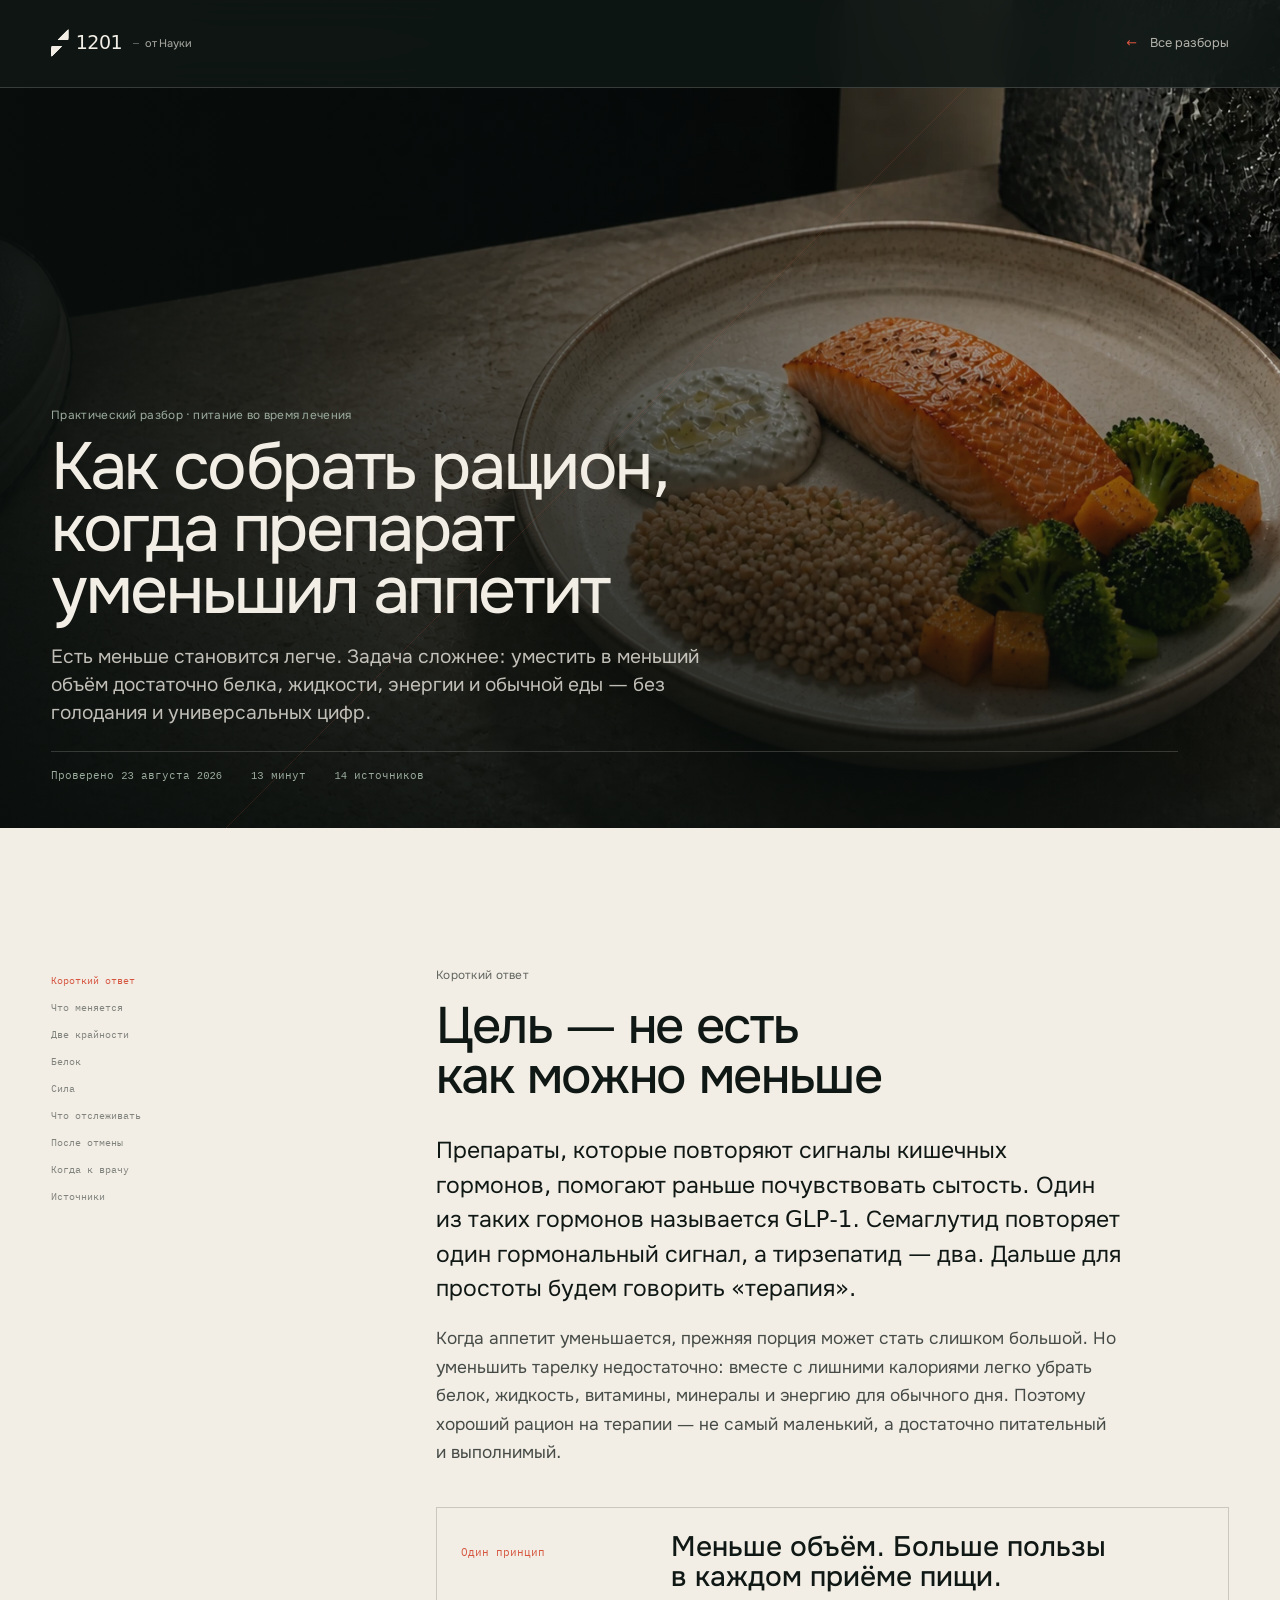
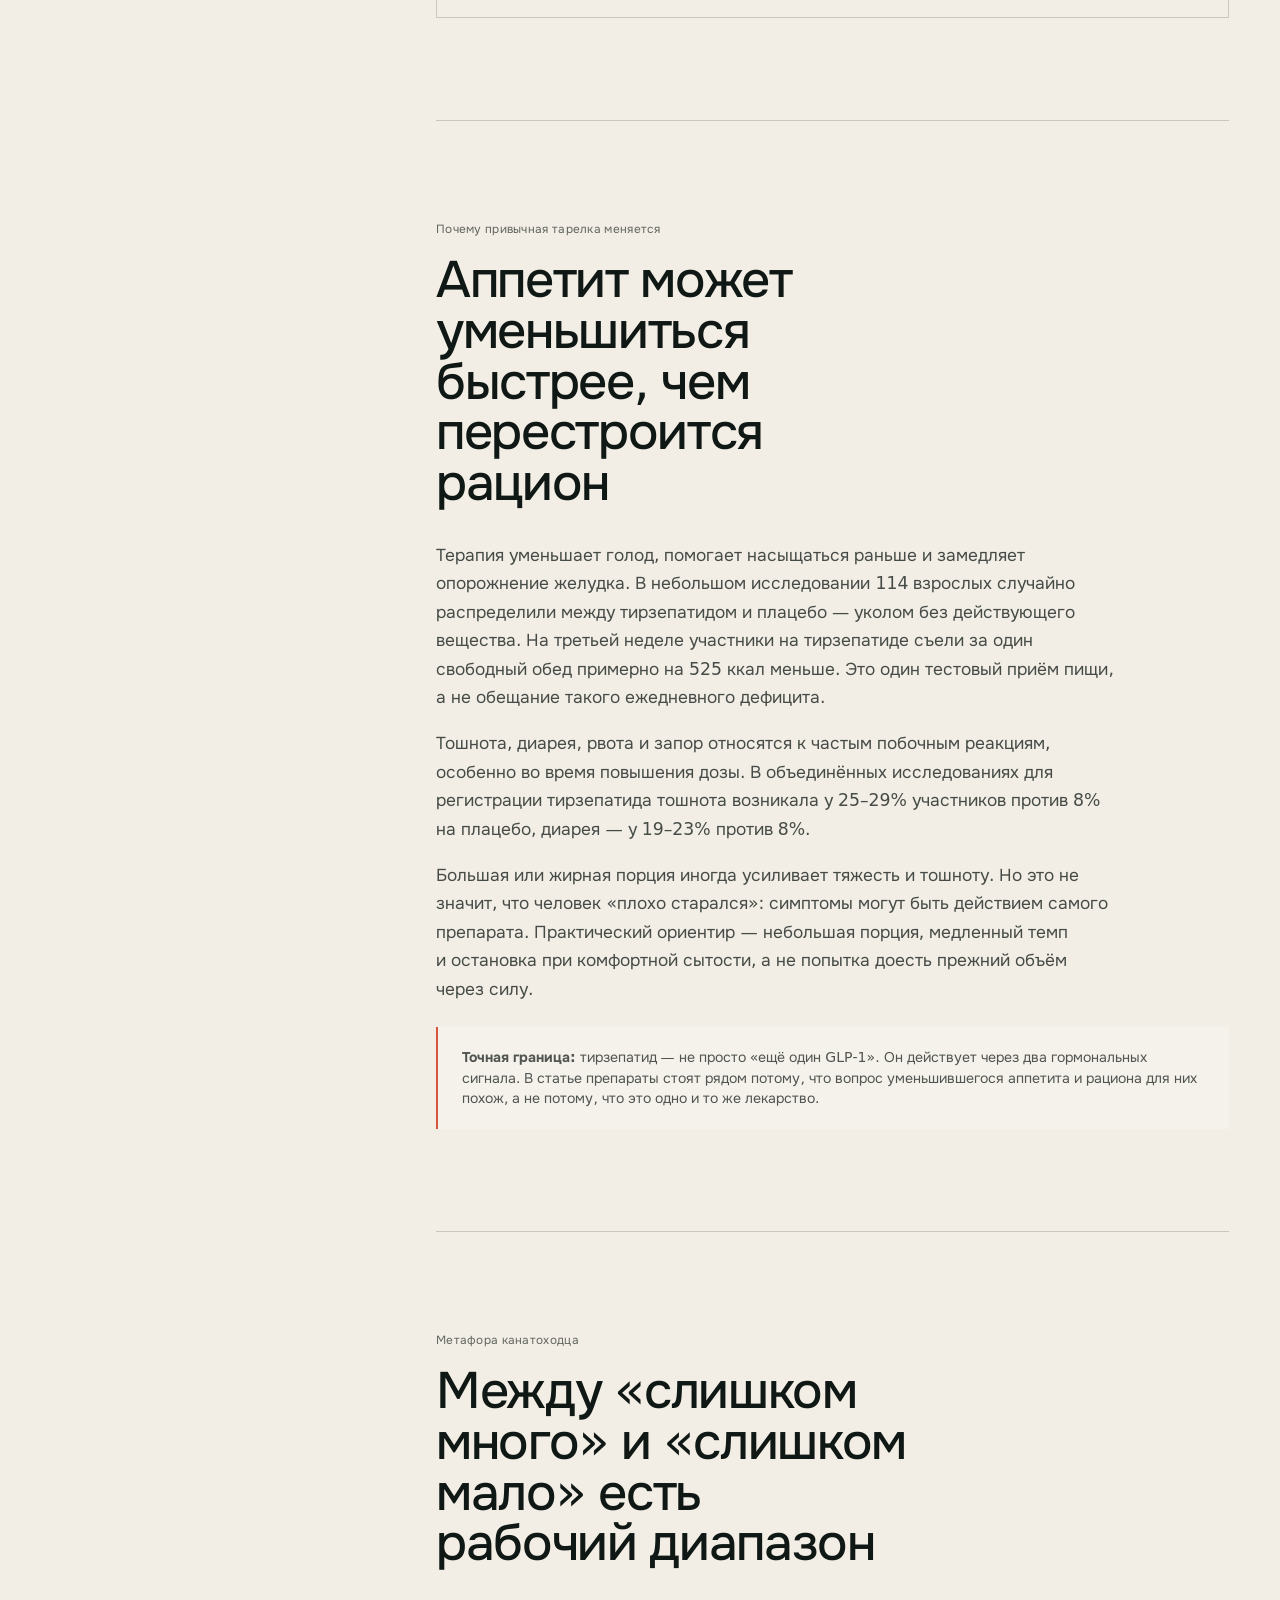
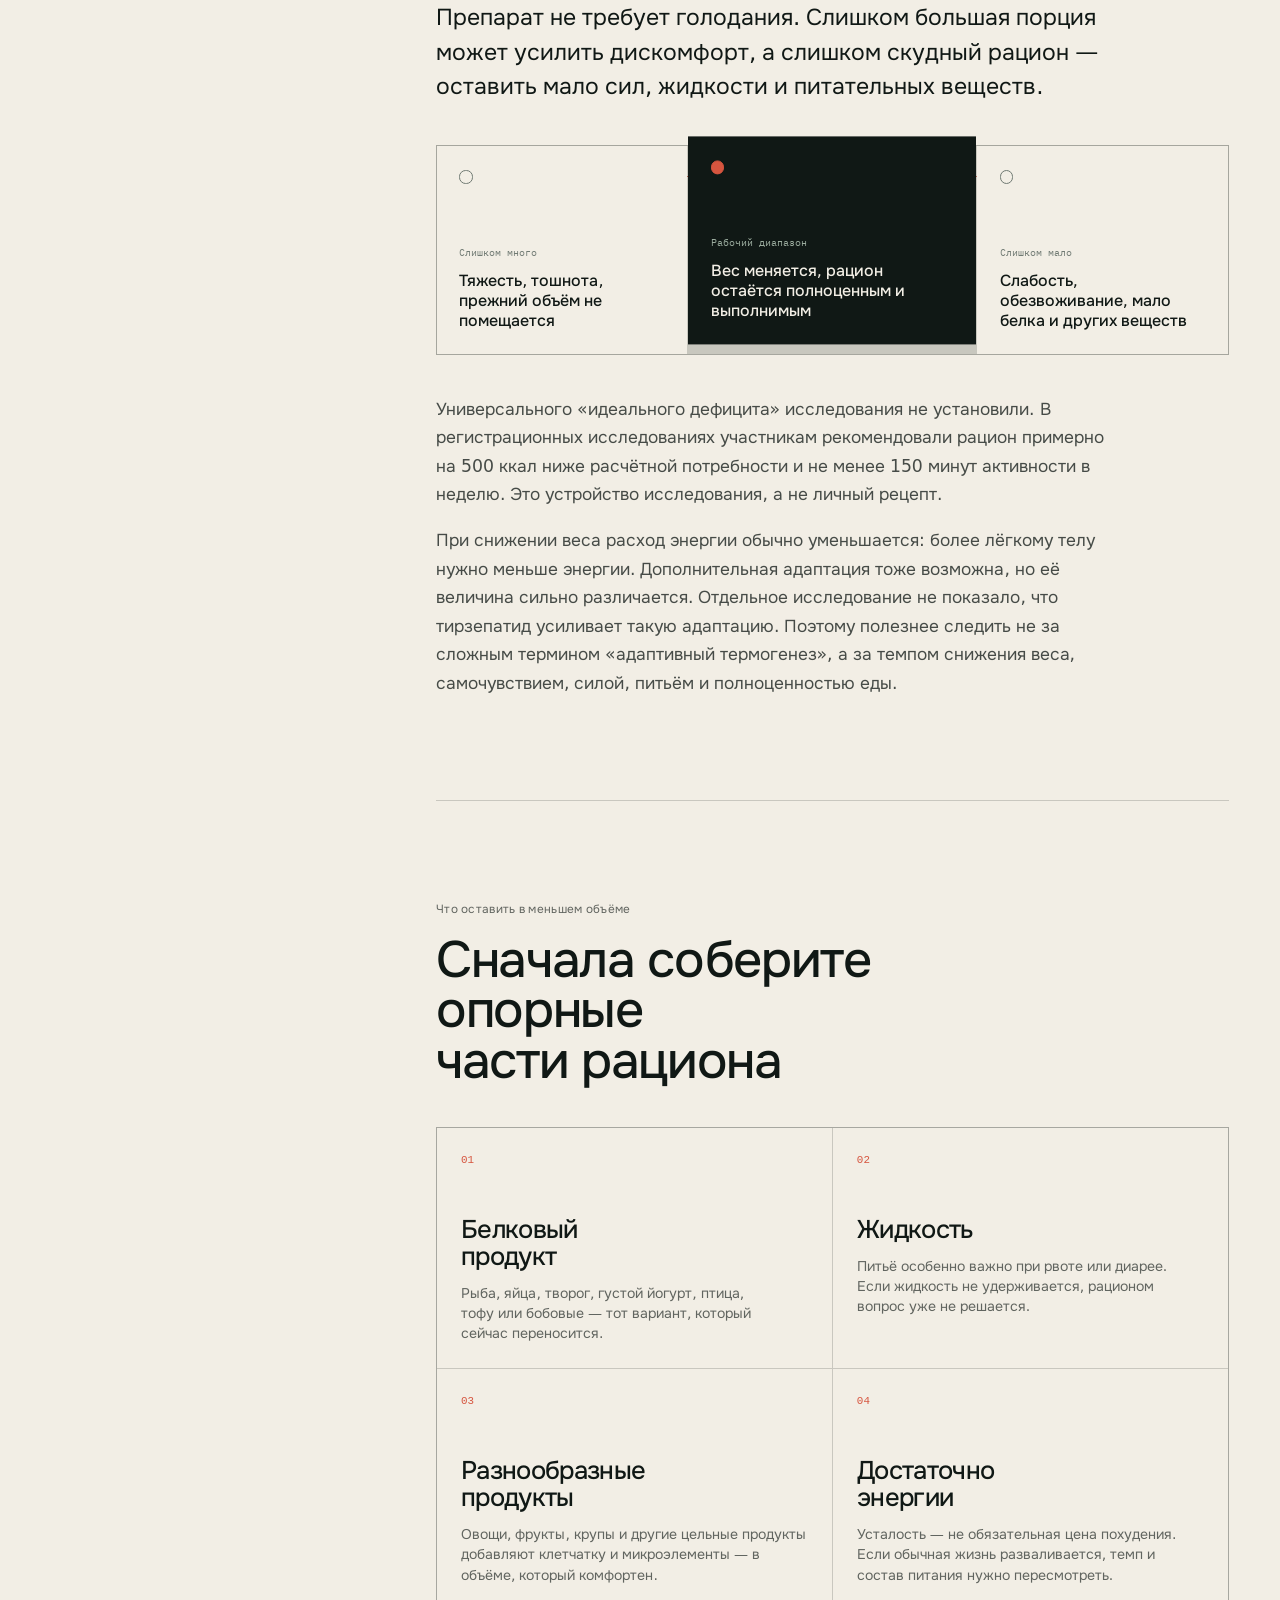
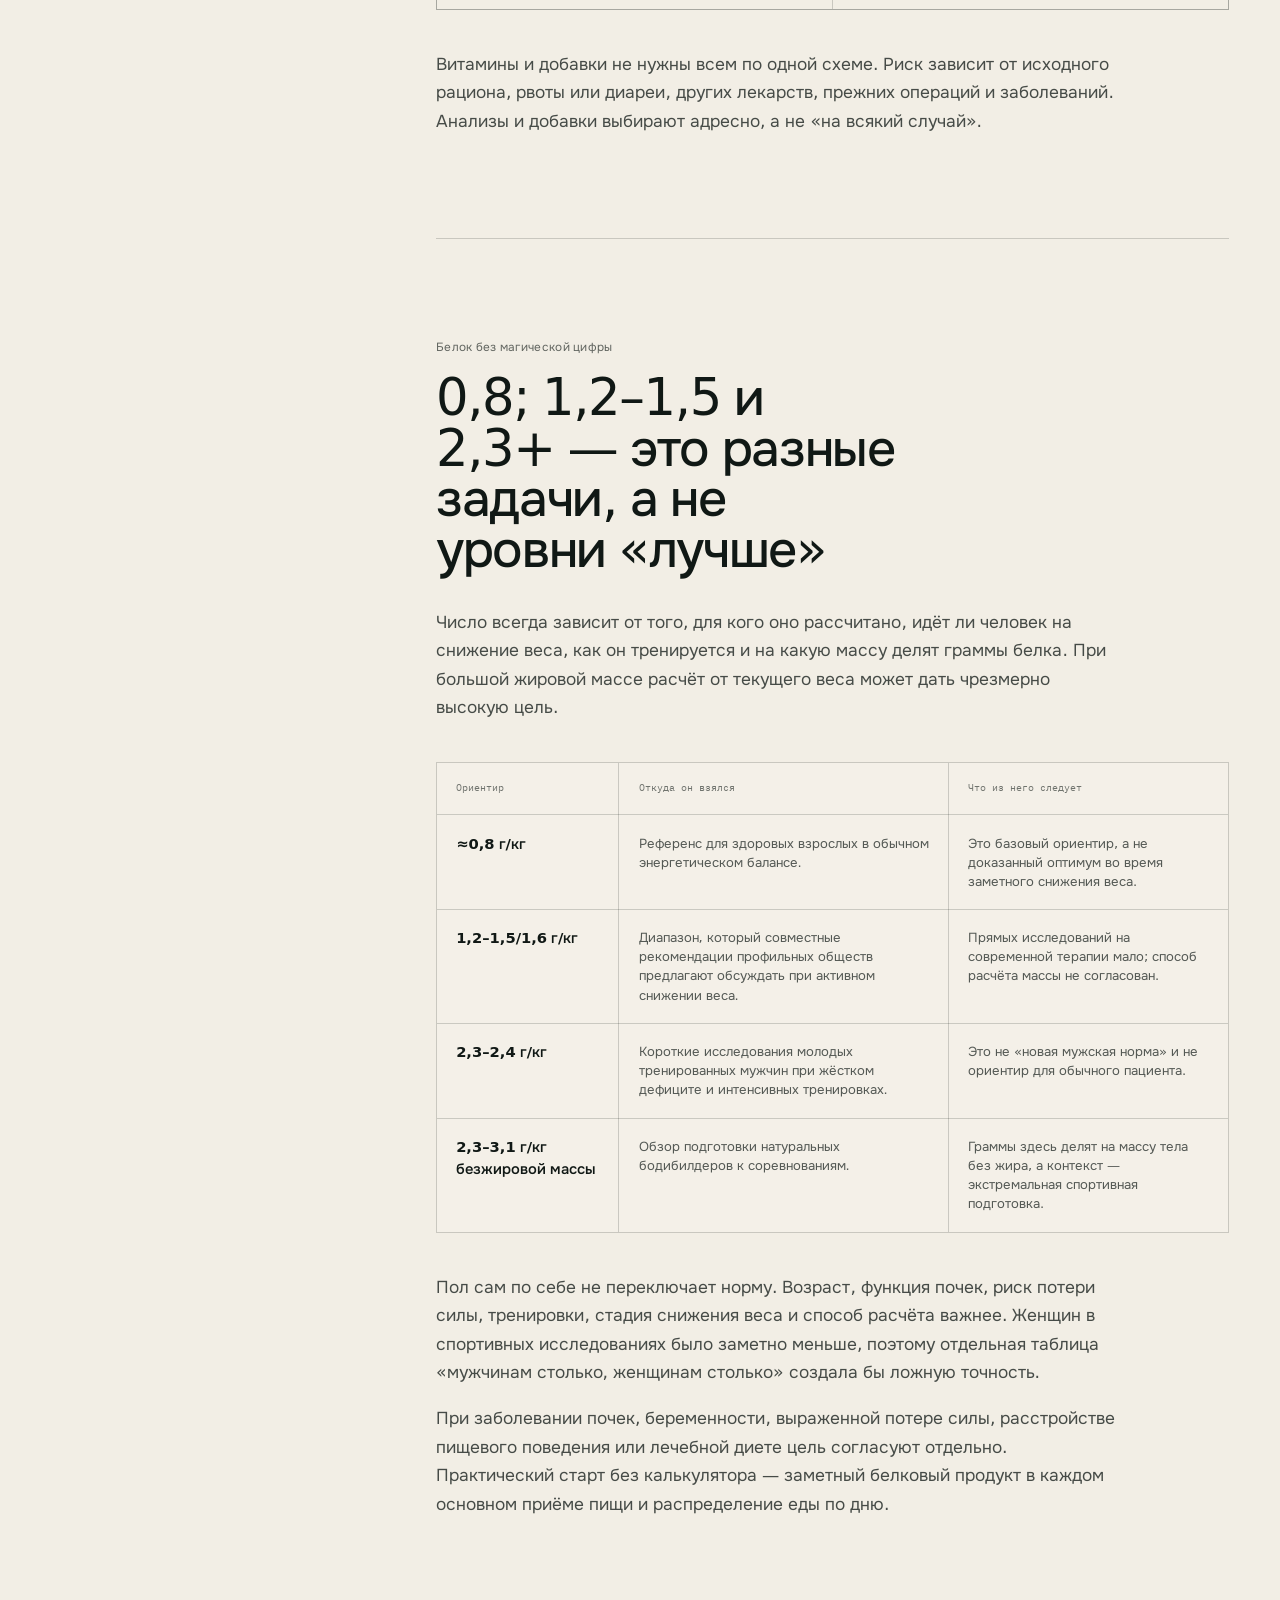
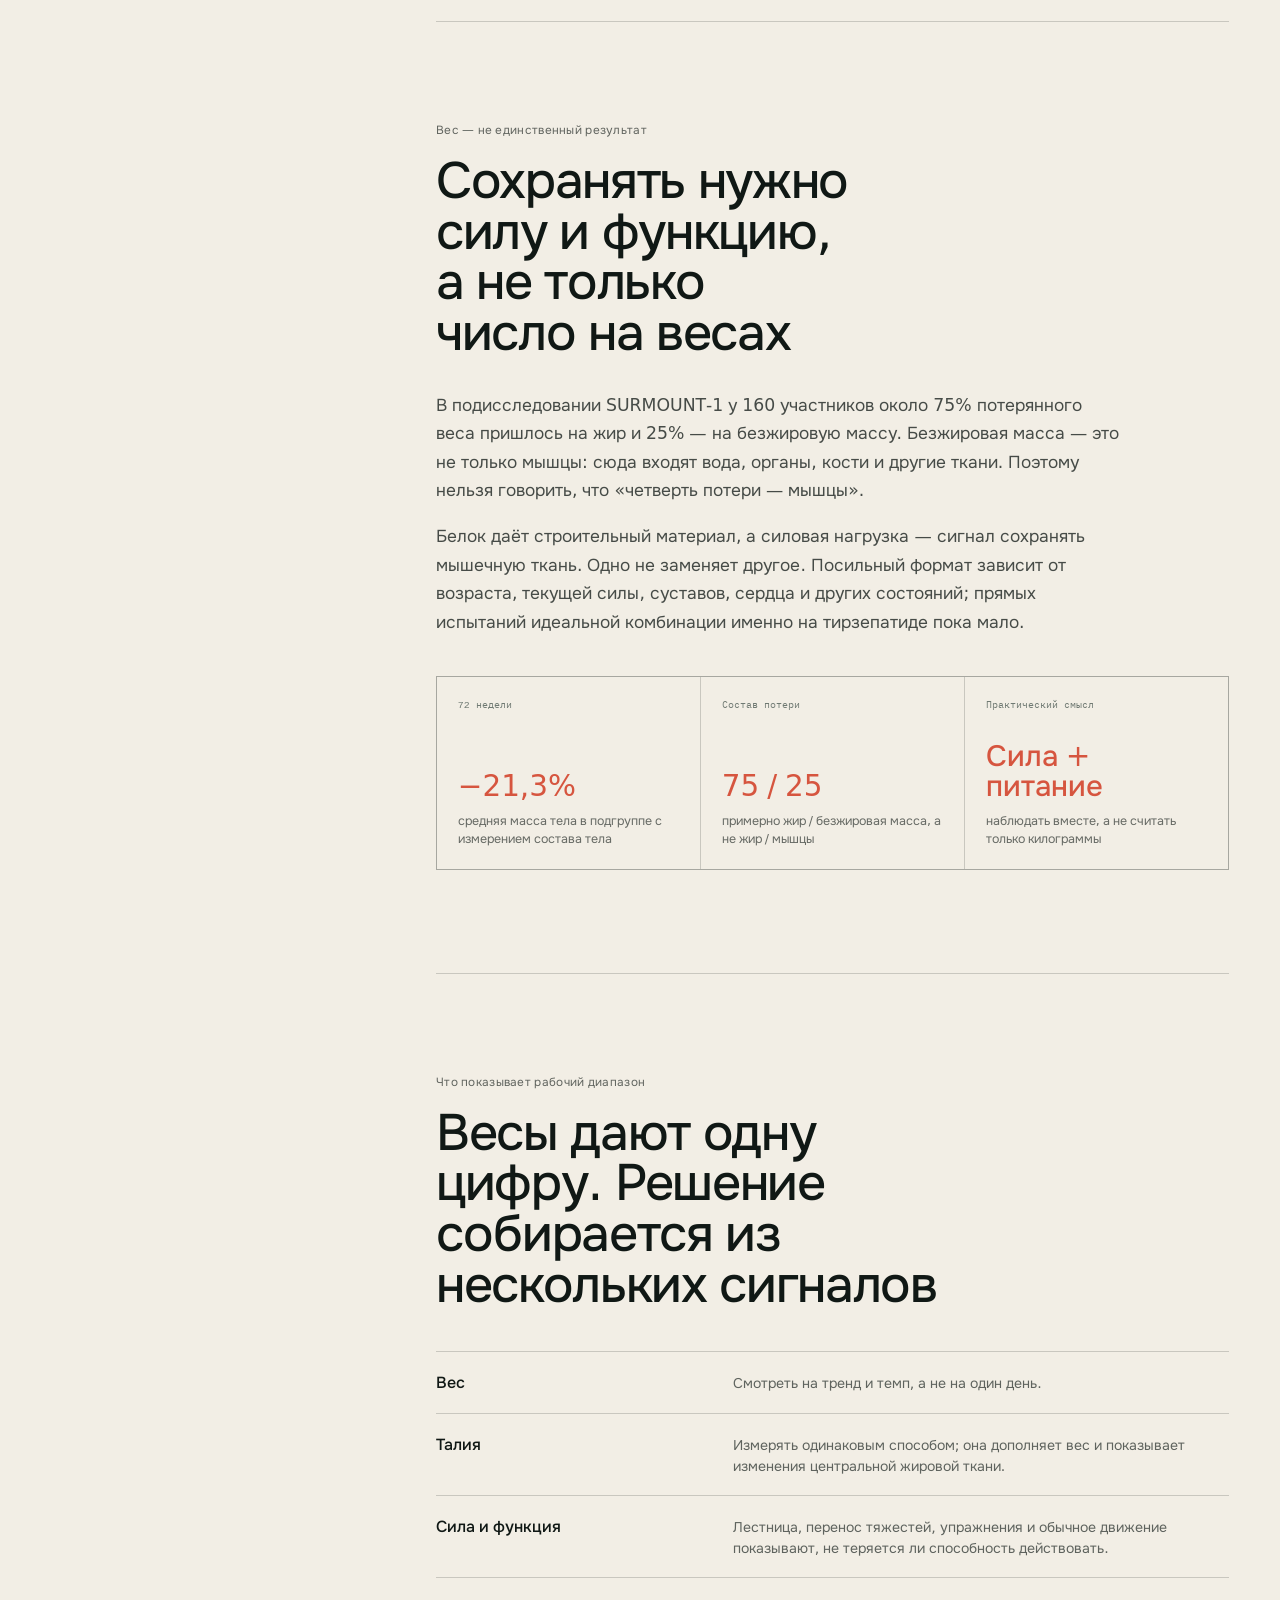
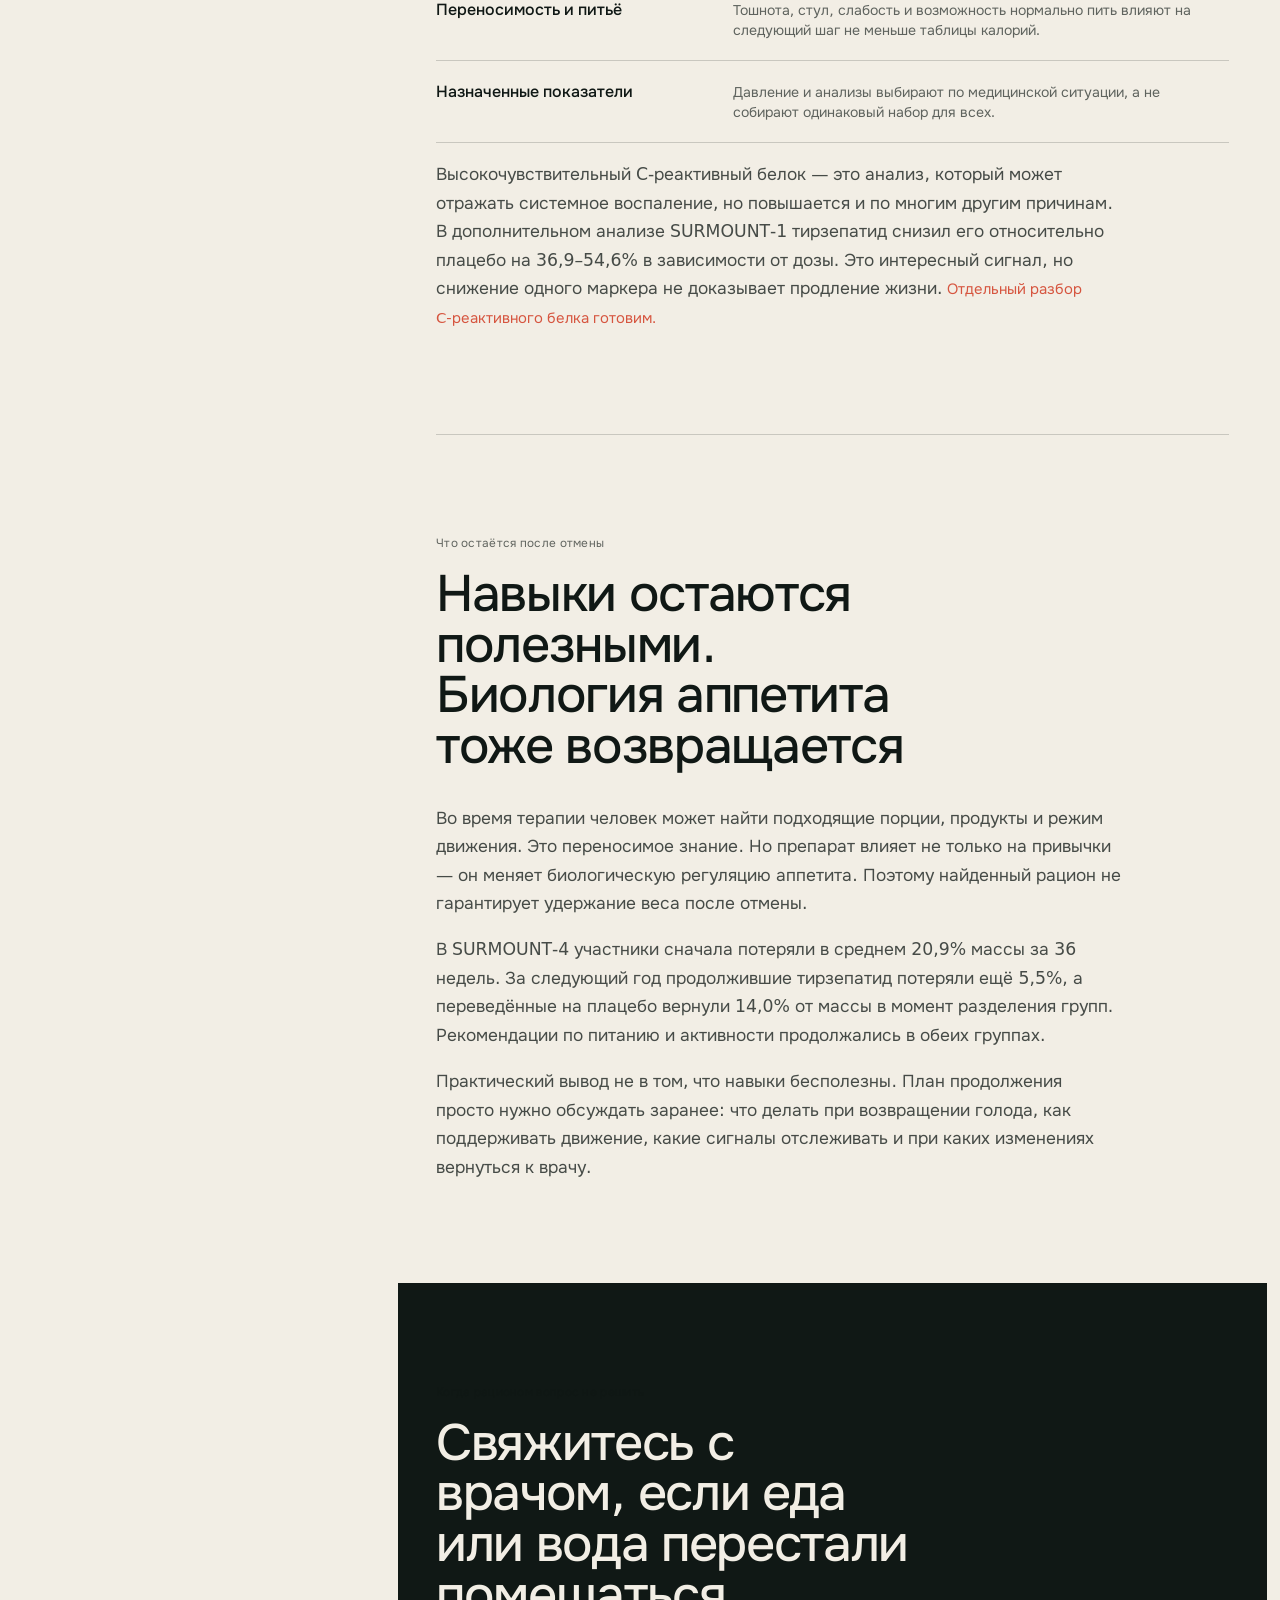
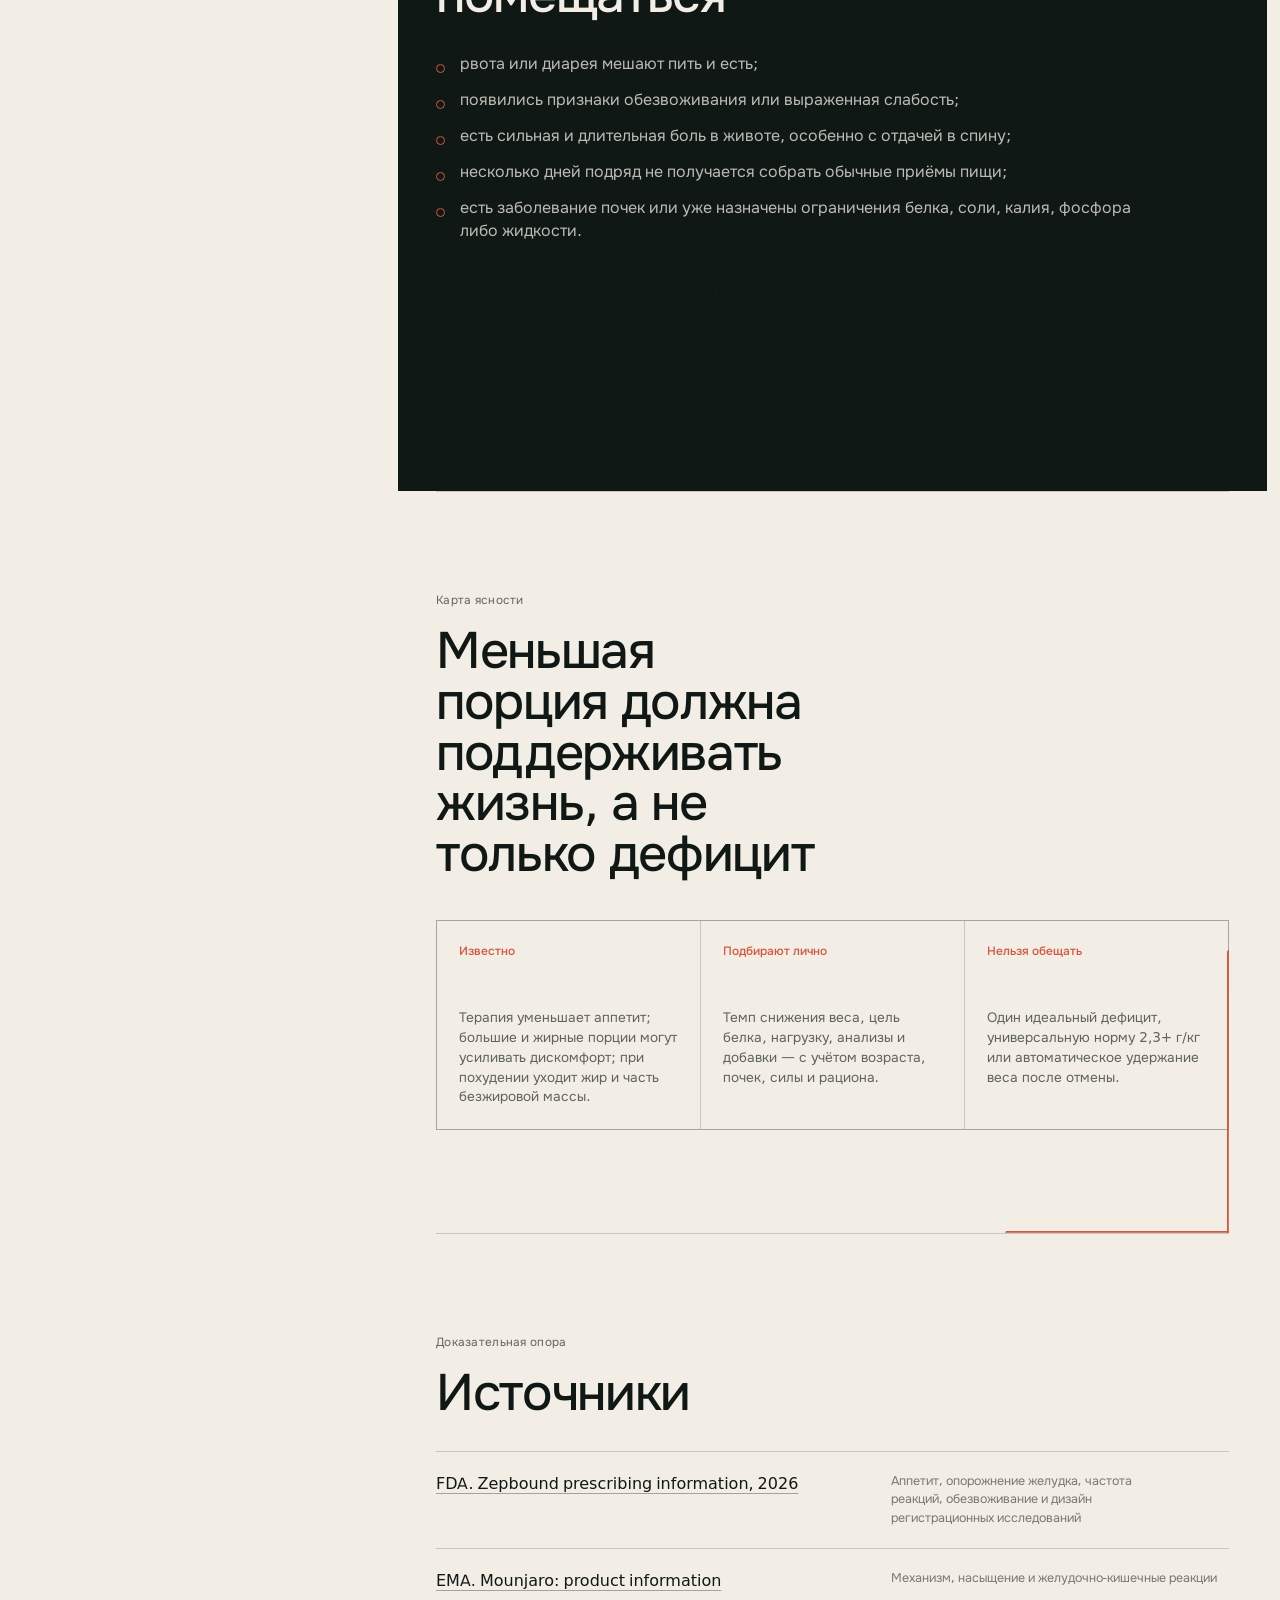
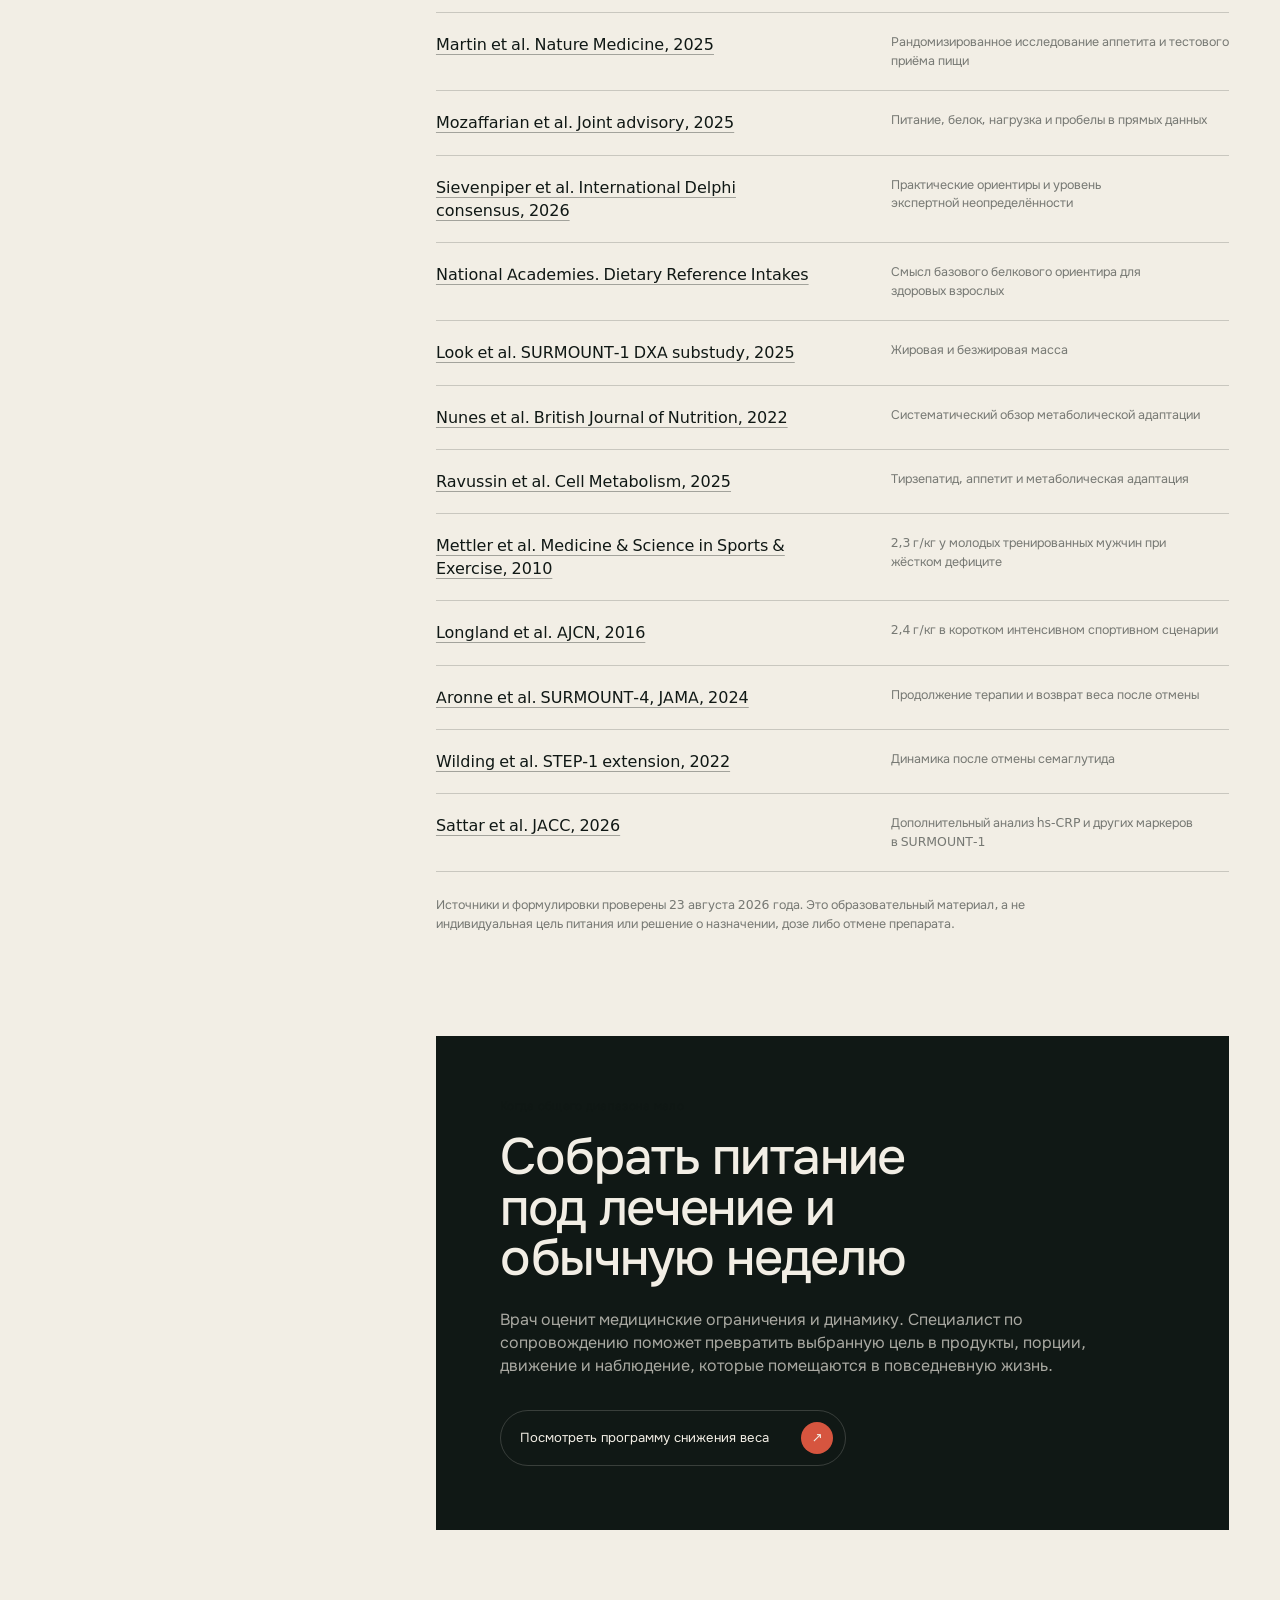
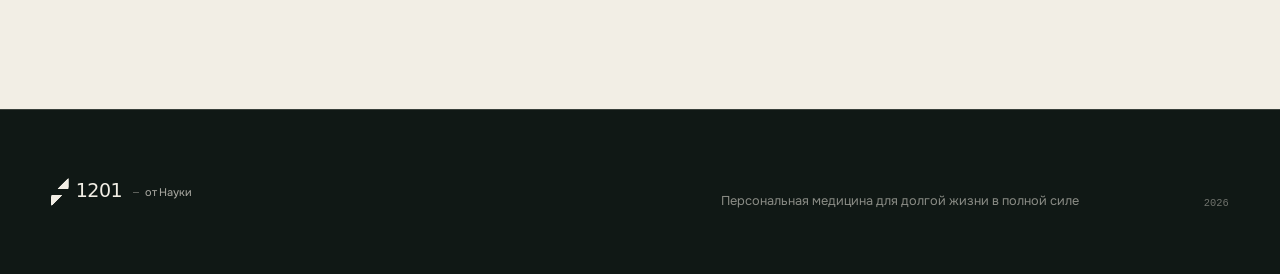
==== commit b5ef923f: "Refine program copy and publish research articles" ====
--- a/article-protein-glp1.html
+++ b/article-protein-glp1.html
@@ -4,13 +4,13 @@
   <meta charset="utf-8">
   <meta name="viewport" content="width=device-width, initial-scale=1">
   <meta name="theme-color" content="#101815">
-  <meta name="description" content="Практический разбор: как сохранить белок в рационе, когда на GLP‑1 уменьшился аппетит. Алгоритм, продукты, границы и источники.">
-  <title>Белок при небольшом аппетите на GLP‑1 | 1201 от Науки</title>
+  <meta name="description" content="Как собрать рацион во время терапии GLP‑1 и тирзепатидом: порции, белок, сила, витамины, талия и план после отмены — по исследованиям и рекомендациям.">
+  <title>Как собрать рацион, когда препарат уменьшил аппетит | 1201 от Науки</title>
   <link rel="preload" href="assets/fonts/onest-cyrillic.woff2" as="font" type="font/woff2" crossorigin>
   <link rel="preload" href="assets/article-protein.webp" as="image" type="image/webp">
-  <link rel="stylesheet" href="styles.css?v=20260814-2">
+  <link rel="stylesheet" href="styles.css?v=20260823-2">
 </head>
-<body class="article-page">
+<body class="article-page article-protein">
   <a class="skip-link" href="#article-content">К ответу</a>
 
   <header class="site-header article-header">
@@ -30,101 +30,173 @@
         </div>
         <div class="article-hero-scrim" aria-hidden="true"></div>
         <div class="article-hero-copy">
-          <p class="eyebrow">Практический разбор · GLP‑1 и питание</p>
-          <h1>Как сохранить белок в рационе, когда аппетит стал меньше</h1>
-          <p>Начните со следующей тарелки: выберите компактный источник белка, съешьте его первым и повторите этот принцип в каждом основном приёме пищи.</p>
-          <div class="article-meta"><span>Проверено 13 августа 2026</span><span>8 минут</span><span>4 источника</span></div>
+          <p class="eyebrow">Практический разбор · питание во время лечения</p>
+          <h1>Как собрать рацион, когда препарат уменьшил аппетит</h1>
+          <p>Есть меньше становится легче. Задача сложнее: уместить в меньший объём достаточно белка, жидкости, энергии и обычной еды — без голодания и универсальных цифр.</p>
+          <div class="article-meta"><span>Проверено 23 августа 2026</span><span>13 минут</span><span>14 источников</span></div>
         </div>
       </header>
 
       <div class="article-shell section-bone">
         <aside class="article-rail" aria-label="Содержание">
-          <span>Короткий ответ</span>
-          <span>Три шага</span>
-          <span>Примеры</span>
-          <span>Границы</span>
-          <span>Источники</span>
+          <a href="#answer-title">Короткий ответ</a>
+          <a href="#appetite-title">Что меняется</a>
+          <a href="#corridor-title">Две крайности</a>
+          <a href="#protein-title">Белок</a>
+          <a href="#strength-title">Сила</a>
+          <a href="#signals-title">Что отслеживать</a>
+          <a href="#after-title">После отмены</a>
+          <a href="#safety-title">Когда к врачу</a>
+          <a href="#sources-title">Источники</a>
         </aside>
 
         <div class="article-body">
           <section class="article-answer" aria-labelledby="answer-title">
             <p class="eyebrow">Короткий ответ</p>
-            <h2 id="answer-title">Соберите маленькую порцию вокруг белка</h2>
-            <p class="article-lede">При небольшом аппетите объём еды становится ограничением. Поэтому сначала выберите продукт, который даёт заметную порцию белка без большой тарелки, съешьте его первым, а затем добавьте овощи, крупу, хлеб или фрукты по аппетиту.</p>
-            <p>Особое «GLP‑1‑меню» для этого не требуется. Подойдут обычные продукты: рыба, яйца, греческий йогурт, творог, птица, бобовые, тофу, орехи и пасты из них. Цель на один приём пищи — не точное число из интернета, а видимый белковый компонент, который не потеряется среди остальной еды.</p>
-          </section>
-
-          <section aria-labelledby="steps-title">
-            <p class="eyebrow">На ближайший приём пищи</p>
-            <h2 id="steps-title">Три шага, которые можно сделать сегодня</h2>
-            <ol class="action-steps">
-              <li><span>01</span><div><h3>Выберите один компактный источник</h3><p>Например, рыбу, два яйца, густой йогурт, творог, птицу, тофу или бобовые. Если твёрдая еда сейчас не помещается, врач или диетолог может помочь подобрать подходящий обогащённый продукт.</p></div></li>
-              <li><span>02</span><div><h3>Съешьте его первым</h3><p>Когда насыщение приходит раньше обычного, это повышает шанс, что белковая часть не останется на тарелке. Остальные продукты добавляйте в той порции, которая переносится комфортно.</p></div></li>
-              <li><span>03</span><div><h3>Повторите в каждом основном приёме пищи</h3><p>Не пытайтесь догнать весь день одной огромной порцией вечером. Если еды получается слишком мало или тошнота мешает питаться, это уже повод связаться с назначившим препарат врачом.</p></div></li>
+            <h2 id="answer-title">Цель — не есть как можно меньше</h2>
+            <p class="article-lede">Препараты, которые повторяют сигналы кишечных гормонов, помогают раньше почувствовать сытость. Один из таких гормонов называется GLP‑1. Семаглутид повторяет один гормональный сигнал, а тирзепатид — два. Дальше для простоты будем говорить «терапия».</p>
+            <p>Когда аппетит уменьшается, прежняя порция может стать слишком большой. Но уменьшить тарелку недостаточно: вместе с лишними калориями легко убрать белок, жидкость, витамины, минералы и энергию для обычного дня. Поэтому хороший рацион на терапии — не самый маленький, а достаточно питательный и выполнимый.</p>
+            <div class="article-principle">
+              <span class="mono">Один принцип</span>
+              <strong>Меньше объём. Больше пользы в каждом приёме пищи.</strong>
+            </div>
+          </section>
+
+          <section aria-labelledby="appetite-title">
+            <p class="eyebrow">Почему привычная тарелка меняется</p>
+            <h2 id="appetite-title">Аппетит может уменьшиться быстрее, чем перестроится рацион</h2>
+            <p>Терапия уменьшает голод, помогает насыщаться раньше и замедляет опорожнение желудка. В небольшом исследовании 114 взрослых случайно распределили между тирзепатидом и плацебо — уколом без действующего вещества. На третьей неделе участники на тирзепатиде съели за один свободный обед примерно на 525 ккал меньше. Это один тестовый приём пищи, а не обещание такого ежедневного дефицита.</p>
+            <p>Тошнота, диарея, рвота и запор относятся к частым побочным реакциям, особенно во время повышения дозы. В объединённых исследованиях для регистрации тирзепатида тошнота возникала у 25–29% участников против 8% на плацебо, диарея — у 19–23% против 8%.</p>
+            <p>Большая или жирная порция иногда усиливает тяжесть и тошноту. Но это не значит, что человек «плохо старался»: симптомы могут быть действием самого препарата. Практический ориентир — небольшая порция, медленный темп и остановка при комфортной сытости, а не попытка доесть прежний объём через силу.</p>
+            <p class="article-note"><strong>Точная граница:</strong> тирзепатид — не просто «ещё один GLP‑1». Он действует через два гормональных сигнала. В статье препараты стоят рядом потому, что вопрос уменьшившегося аппетита и рациона для них похож, а не потому, что это одно и то же лекарство.</p>
+          </section>
+
+          <section aria-labelledby="corridor-title">
+            <p class="eyebrow">Метафора канатоходца</p>
+            <h2 id="corridor-title">Между «слишком много» и «слишком мало» есть рабочий диапазон</h2>
+            <p class="article-lede">Препарат не требует голодания. Слишком большая порция может усилить дискомфорт, а слишком скудный рацион — оставить мало сил, жидкости и питательных веществ.</p>
+            <div class="balance-track" aria-label="Рабочий диапазон питания между двумя крайностями">
+              <div><span>Слишком много</span><strong>Тяжесть, тошнота, прежний объём не помещается</strong></div>
+              <div class="balance-center"><span>Рабочий диапазон</span><strong>Вес меняется, рацион остаётся полноценным и выполнимым</strong></div>
+              <div><span>Слишком мало</span><strong>Слабость, обезвоживание, мало белка и других веществ</strong></div>
+            </div>
+            <p>Универсального «идеального дефицита» исследования не установили. В регистрационных исследованиях участникам рекомендовали рацион примерно на 500 ккал ниже расчётной потребности и не менее 150 минут активности в неделю. Это устройство исследования, а не личный рецепт.</p>
+            <p>При снижении веса расход энергии обычно уменьшается: более лёгкому телу нужно меньше энергии. Дополнительная адаптация тоже возможна, но её величина сильно различается. Отдельное исследование не показало, что тирзепатид усиливает такую адаптацию. Поэтому полезнее следить не за сложным термином «адаптивный термогенез», а за темпом снижения веса, самочувствием, силой, питьём и полноценностью еды.</p>
+          </section>
+
+          <section aria-labelledby="plate-title">
+            <p class="eyebrow">Что оставить в меньшем объёме</p>
+            <h2 id="plate-title">Сначала соберите опорные части рациона</h2>
+            <div class="nutrition-grid">
+              <article><span>01</span><h3>Белковый продукт</h3><p>Рыба, яйца, творог, густой йогурт, птица, тофу или бобовые — тот вариант, который сейчас переносится.</p></article>
+              <article><span>02</span><h3>Жидкость</h3><p>Питьё особенно важно при рвоте или диарее. Если жидкость не удерживается, рационом вопрос уже не решается.</p></article>
+              <article><span>03</span><h3>Разнообразные продукты</h3><p>Овощи, фрукты, крупы и другие цельные продукты добавляют клетчатку и микроэлементы — в объёме, который комфортен.</p></article>
+              <article><span>04</span><h3>Достаточно энергии</h3><p>Усталость — не обязательная цена похудения. Если обычная жизнь разваливается, темп и состав питания нужно пересмотреть.</p></article>
+            </div>
+            <p>Витамины и добавки не нужны всем по одной схеме. Риск зависит от исходного рациона, рвоты или диареи, других лекарств, прежних операций и заболеваний. Анализы и добавки выбирают адресно, а не «на всякий случай».</p>
+          </section>
+
+          <section aria-labelledby="protein-title">
+            <p class="eyebrow">Белок без магической цифры</p>
+            <h2 id="protein-title">0,8; 1,2–1,5 и 2,3+ — это разные задачи, а не уровни «лучше»</h2>
+            <p>Число всегда зависит от того, для кого оно рассчитано, идёт ли человек на снижение веса, как он тренируется и на какую массу делят граммы белка. При большой жировой массе расчёт от текущего веса может дать чрезмерно высокую цель.</p>
+            <div class="article-table-wrap" role="region" aria-label="Контексты белковых ориентиров" tabindex="0">
+              <table class="article-table">
+                <thead><tr><th>Ориентир</th><th>Откуда он взялся</th><th>Что из него следует</th></tr></thead>
+                <tbody>
+                  <tr><td><strong>≈0,8 г/кг</strong></td><td>Референс для здоровых взрослых в обычном энергетическом балансе.</td><td>Это базовый ориентир, а не доказанный оптимум во время заметного снижения веса.</td></tr>
+                  <tr><td><strong>1,2–1,5/1,6 г/кг</strong></td><td>Диапазон, который совместные рекомендации профильных обществ предлагают обсуждать при активном снижении веса.</td><td>Прямых исследований на современной терапии мало; способ расчёта массы не согласован.</td></tr>
+                  <tr><td><strong>2,3–2,4 г/кг</strong></td><td>Короткие исследования молодых тренированных мужчин при жёстком дефиците и интенсивных тренировках.</td><td>Это не «новая мужская норма» и не ориентир для обычного пациента.</td></tr>
+                  <tr><td><strong>2,3–3,1 г/кг безжировой массы</strong></td><td>Обзор подготовки натуральных бодибилдеров к соревнованиям.</td><td>Граммы здесь делят на массу тела без жира, а контекст — экстремальная спортивная подготовка.</td></tr>
+                </tbody>
+              </table>
+            </div>
+            <p>Пол сам по себе не переключает норму. Возраст, функция почек, риск потери силы, тренировки, стадия снижения веса и способ расчёта важнее. Женщин в спортивных исследованиях было заметно меньше, поэтому отдельная таблица «мужчинам столько, женщинам столько» создала бы ложную точность.</p>
+            <p>При заболевании почек, беременности, выраженной потере силы, расстройстве пищевого поведения или лечебной диете цель согласуют отдельно. Практический старт без калькулятора — заметный белковый продукт в каждом основном приёме пищи и распределение еды по дню.</p>
+          </section>
+
+          <section aria-labelledby="strength-title">
+            <p class="eyebrow">Вес — не единственный результат</p>
+            <h2 id="strength-title">Сохранять нужно силу и функцию, а не только число на весах</h2>
+            <p>В подисследовании SURMOUNT‑1 у 160 участников около 75% потерянного веса пришлось на жир и 25% — на безжировую массу. Безжировая масса — это не только мышцы: сюда входят вода, органы, кости и другие ткани. Поэтому нельзя говорить, что «четверть потери — мышцы».</p>
+            <p>Белок даёт строительный материал, а силовая нагрузка — сигнал сохранять мышечную ткань. Одно не заменяет другое. Посильный формат зависит от возраста, текущей силы, суставов, сердца и других состояний; прямых испытаний идеальной комбинации именно на тирзепатиде пока мало.</p>
+            <div class="article-evidence">
+              <div><span class="mono">72 недели</span><strong>−21,3%</strong><p>средняя масса тела в подгруппе с измерением состава тела</p></div>
+              <div><span class="mono">Состав потери</span><strong>75 / 25</strong><p>примерно жир / безжировая масса, а не жир / мышцы</p></div>
+              <div><span class="mono">Практический смысл</span><strong>Сила + питание</strong><p>наблюдать вместе, а не считать только килограммы</p></div>
+            </div>
+          </section>
+
+          <section aria-labelledby="signals-title">
+            <p class="eyebrow">Что показывает рабочий диапазон</p>
+            <h2 id="signals-title">Весы дают одну цифру. Решение собирается из нескольких сигналов</h2>
+            <ol class="signal-list">
+              <li><span>Вес</span><p>Смотреть на тренд и темп, а не на один день.</p></li>
+              <li><span>Талия</span><p>Измерять одинаковым способом; она дополняет вес и показывает изменения центральной жировой ткани.</p></li>
+              <li><span>Сила и функция</span><p>Лестница, перенос тяжестей, упражнения и обычное движение показывают, не теряется ли способность действовать.</p></li>
+              <li><span>Переносимость и питьё</span><p>Тошнота, стул, слабость и возможность нормально пить влияют на следующий шаг не меньше таблицы калорий.</p></li>
+              <li><span>Назначенные показатели</span><p>Давление и анализы выбирают по медицинской ситуации, а не собирают одинаковый набор для всех.</p></li>
             </ol>
-          </section>
-
-          <section aria-labelledby="examples-title">
-            <p class="eyebrow">Когда большая тарелка не помещается</p>
-            <h2 id="examples-title">Продукты, которые легче встроить в небольшой объём</h2>
-            <div class="food-grid">
-              <div><strong>Без готовки</strong><p>Греческий йогурт, творог, сыр, готовые яйца, тунец или лосось без тяжёлого соуса</p></div>
-              <div><strong>Тёплая еда</strong><p>Рыба, птица, омлет, тофу, чечевица или фасоль в небольшой миске</p></div>
-              <div><strong>Добавить к привычной еде</strong><p>Йогурт к завтраку, яйцо к салату, тофу или бобовые к супу, ореховая паста к тосту</p></div>
-              <div><strong>Если вкус изменился</strong><p>Попробуйте другой источник, температуру и текстуру вместо попытки доесть продукт, который стал неприятен</p></div>
-            </div>
-            <p class="article-note">Белковый коктейль или батончик может быть запасным вариантом, но не обязан становиться основой рациона. Смотрите состав, переносимость и то, не вытесняет ли продукт обычную разнообразную еду.</p>
-          </section>
-
-          <section aria-labelledby="number-title">
-            <p class="eyebrow">Про число в граммах</p>
-            <h2 id="number-title">Одна формула подходит не всем</h2>
-            <p>Для здоровых взрослых EFSA указывает референсное потребление белка 0,83 г на килограмм массы тела в сутки. Но при снижении веса обсуждаются более высокие цели, а у человека с ожирением расчёт по текущей массе может заметно завышать потребность. Профильное руководство по питанию во время GLP‑1‑терапии прямо отмечает, что единого способа расчёта пока нет.</p>
-            <p>Персональное число особенно важно согласовать при заболевании почек, беременности, выраженной потере мышц, расстройстве пищевого поведения, очень низком потреблении еды или лечебной диете. В этих ситуациях общая формула из статьи не заменяет клиническое решение.</p>
-          </section>
-
-          <section aria-labelledby="strength-title">
-            <p class="eyebrow">Белок решает не всё</p>
-            <h2 id="strength-title">Мышцам нужен повод оставаться</h2>
-            <p>Питание даёт строительный материал, а силовая нагрузка даёт мышцам стимул. Совместное руководство четырёх профильных обществ подчёркивает: увеличения белка без структурированной силовой нагрузки, вероятно, недостаточно для сохранения мышечной массы во время снижения веса.</p>
-            <p>Безопасный вид и объём нагрузки зависят от возраста, текущей силы, суставов, сердца и других заболеваний. Если есть ограничения, начните с обсуждения подходящего формата с врачом или специалистом по движению.</p>
+            <p>Высокочувствительный C‑реактивный белок — это анализ, который может отражать системное воспаление, но повышается и по многим другим причинам. В дополнительном анализе SURMOUNT‑1 тирзепатид снизил его относительно плацебо на 36,9–54,6% в зависимости от дозы. Это интересный сигнал, но снижение одного маркера не доказывает продление жизни. <span class="future-note">Отдельный разбор C‑реактивного белка готовим.</span></p>
+          </section>
+
+          <section aria-labelledby="after-title">
+            <p class="eyebrow">Что остаётся после отмены</p>
+            <h2 id="after-title">Навыки остаются полезными. Биология аппетита тоже возвращается</h2>
+            <p>Во время терапии человек может найти подходящие порции, продукты и режим движения. Это переносимое знание. Но препарат влияет не только на привычки — он меняет биологическую регуляцию аппетита. Поэтому найденный рацион не гарантирует удержание веса после отмены.</p>
+            <p>В SURMOUNT‑4 участники сначала потеряли в среднем 20,9% массы за 36 недель. За следующий год продолжившие тирзепатид потеряли ещё 5,5%, а переведённые на плацебо вернули 14,0% от массы в момент разделения групп. Рекомендации по питанию и активности продолжались в обеих группах.</p>
+            <p>Практический вывод не в том, что навыки бесполезны. План продолжения просто нужно обсуждать заранее: что делать при возвращении голода, как поддерживать движение, какие сигналы отслеживать и при каких изменениях вернуться к врачу.</p>
           </section>
 
           <section class="safety-block" aria-labelledby="safety-title">
-            <p class="eyebrow">Когда не стоит решать вопрос едой самостоятельно</p>
-            <h2 id="safety-title">Свяжитесь с врачом, если питание и вода перестали помещаться</h2>
+            <p class="eyebrow">Когда рационом вопрос не решить</p>
+            <h2 id="safety-title">Свяжитесь с врачом, если еда или вода перестали помещаться</h2>
             <ul>
-              <li>тошнота, рвота или диарея мешают пить и есть;</li>
-              <li>не получается восполнять жидкость после рвоты или диареи, особенно при заболевании почек;</li>
+              <li>рвота или диарея мешают пить и есть;</li>
+              <li>появились признаки обезвоживания или выраженная слабость;</li>
               <li>есть сильная и длительная боль в животе, особенно с отдачей в спину;</li>
-              <li>аппетит настолько мал, что несколько дней подряд не получается собрать нормальные приёмы пищи;</li>
-              <li>есть заболевание почек или врач уже ограничивал белок, соль, калий, фосфор либо жидкость.</li>
+              <li>несколько дней подряд не получается собрать обычные приёмы пищи;</li>
+              <li>есть заболевание почек или уже назначены ограничения белка, соли, калия, фосфора либо жидкости.</li>
             </ul>
-            <p>Официальные инструкции семаглутида и тирзепатида предупреждают, что рвота, тошнота и диарея могут привести к обезвоживанию и ухудшению функции почек. Сильная длительная боль в животе требует срочной медицинской оценки из‑за возможного панкреатита.</p>
+            <p>Врач проверит, связаны ли симптомы с дозой, самим препаратом, питанием или другой причиной, и решит, нужно ли менять лечение. Постоянная потеря жидкости может ухудшить функцию почек; сильная длительная боль требует срочной медицинской оценки.</p>
           </section>
 
           <section class="article-complete" data-full-answer aria-labelledby="complete-title">
-            <p class="eyebrow">Что остаётся после разбора</p>
-            <h2 id="complete-title">На следующей тарелке уже есть точное решение</h2>
-            <p>Компактный белковый продукт. Первым. В каждом основном приёме пищи. Большая порция и универсальное число не нужны, чтобы начать действовать точнее сегодня. Если еда или вода перестали помещаться, следующий шаг — врач, а не ещё одна попытка подобрать рацион самостоятельно.</p>
+            <p class="eyebrow">Карта ясности</p>
+            <h2 id="complete-title">Меньшая порция должна поддерживать жизнь, а не только дефицит</h2>
+            <div class="clarity-grid">
+              <div><strong>Известно</strong><p>Терапия уменьшает аппетит; большие и жирные порции могут усиливать дискомфорт; при похудении уходит жир и часть безжировой массы.</p></div>
+              <div><strong>Подбирают лично</strong><p>Темп снижения веса, цель белка, нагрузку, анализы и добавки — с учётом возраста, почек, силы и рациона.</p></div>
+              <div><strong>Нельзя обещать</strong><p>Один идеальный дефицит, универсальную норму 2,3+ г/кг или автоматическое удержание веса после отмены.</p></div>
+            </div>
           </section>
 
           <section class="article-sources" aria-labelledby="sources-title">
             <p class="eyebrow">Доказательная опора</p>
             <h2 id="sources-title">Источники</h2>
             <ol>
-              <li><a href="https://pmc.ncbi.nlm.nih.gov/articles/PMC12612741/">Mozaffarian D. et al. Nutritional priorities to support GLP‑1 therapy for obesity: a joint Advisory, 2025</a><span>Практика питания, белок, компактные продукты, порядок еды, силовая нагрузка и границы расчёта</span></li>
-              <li><a href="https://www.efsa.europa.eu/sites/default/files/2017_09_DRVs_summary_report.pdf">EFSA. Dietary Reference Values for nutrients</a><span>Референсное потребление белка для здоровых взрослых</span></li>
-              <li><a href="https://www.ema.europa.eu/en/documents/product-information/wegovy-epar-product-information_en.pdf">EMA. Wegovy: product information</a><span>Желудочно‑кишечные реакции, обезвоживание, функция почек и симптомы панкреатита</span></li>
-              <li><a href="https://www.ema.europa.eu/en/documents/product-information/mounjaro-epar-product-information_en.pdf">EMA. Mounjaro: product information</a><span>Обезвоживание, функция почек и симптомы панкреатита для тирзепатида</span></li>
+              <li><a href="https://www.accessdata.fda.gov/drugsatfda_docs/label/2026/217806s042lbl.pdf">FDA. Zepbound prescribing information, 2026</a><span>Аппетит, опорожнение желудка, частота реакций, обезвоживание и дизайн регистрационных исследований</span></li>
+              <li><a href="https://www.ema.europa.eu/en/documents/product-information/mounjaro-epar-product-information_en.pdf">EMA. Mounjaro: product information</a><span>Механизм, насыщение и желудочно‑кишечные реакции</span></li>
+              <li><a href="https://doi.org/10.1038/s41591-025-03774-9">Martin et al. Nature Medicine, 2025</a><span>Рандомизированное исследование аппетита и тестового приёма пищи</span></li>
+              <li><a href="https://doi.org/10.1016/j.ajcnut.2025.04.023">Mozaffarian et al. Joint advisory, 2025</a><span>Питание, белок, нагрузка и пробелы в прямых данных</span></li>
+              <li><a href="https://doi.org/10.1016/j.obpill.2025.100228">Sievenpiper et al. International Delphi consensus, 2026</a><span>Практические ориентиры и уровень экспертной неопределённости</span></li>
+              <li><a href="https://nap.nationalacademies.org/catalog/10490/">National Academies. Dietary Reference Intakes</a><span>Смысл базового белкового ориентира для здоровых взрослых</span></li>
+              <li><a href="https://doi.org/10.1111/dom.16275">Look et al. SURMOUNT‑1 DXA substudy, 2025</a><span>Жировая и безжировая масса</span></li>
+              <li><a href="https://doi.org/10.1017/S0007114521001094">Nunes et al. British Journal of Nutrition, 2022</a><span>Систематический обзор метаболической адаптации</span></li>
+              <li><a href="https://doi.org/10.1016/j.cmet.2025.03.011">Ravussin et al. Cell Metabolism, 2025</a><span>Тирзепатид, аппетит и метаболическая адаптация</span></li>
+              <li><a href="https://doi.org/10.1249/MSS.0b013e3181b2ef8e">Mettler et al. Medicine & Science in Sports & Exercise, 2010</a><span>2,3 г/кг у молодых тренированных мужчин при жёстком дефиците</span></li>
+              <li><a href="https://doi.org/10.3945/ajcn.115.119339">Longland et al. AJCN, 2016</a><span>2,4 г/кг в коротком интенсивном спортивном сценарии</span></li>
+              <li><a href="https://doi.org/10.1001/jama.2023.24945">Aronne et al. SURMOUNT‑4, JAMA, 2024</a><span>Продолжение терапии и возврат веса после отмены</span></li>
+              <li><a href="https://doi.org/10.1111/dom.14725">Wilding et al. STEP‑1 extension, 2022</a><span>Динамика после отмены семаглутида</span></li>
+              <li><a href="https://doi.org/10.1016/j.jacc.2026.04.044">Sattar et al. JACC, 2026</a><span>Дополнительный анализ hs‑CRP и других маркеров в SURMOUNT‑1</span></li>
             </ol>
-            <p class="source-date">Источники и формулировки проверены 13 августа 2026 года. Материал носит общий образовательный характер и не заменяет диагноз, назначение или индивидуальную цель питания.</p>
+            <p class="source-date">Источники и формулировки проверены 23 августа 2026 года. Это образовательный материал, а не индивидуальная цель питания или решение о назначении, дозе либо отмене препарата.</p>
           </section>
 
           <aside class="personal-help" data-personal-cta aria-labelledby="personal-title">
-            <p class="eyebrow">Когда общего алгоритма мало</p>
-            <h2 id="personal-title">Собрать питание под лечение и привычный ритм недели</h2>
-            <p>В персональной программе врач определяет медицинские границы и цель, а health‑лид помогает соединить питание, нагрузку, симптомы и наблюдение за ответом в последовательность, которую можно выполнить.</p>
+            <p class="eyebrow">Когда общего диапазона мало</p>
+            <h2 id="personal-title">Собрать питание под лечение и обычную неделю</h2>
+            <p>Врач оценит медицинские ограничения и динамику. Специалист по сопровождению поможет превратить выбранную цель в продукты, порции, движение и наблюдение, которые помещаются в повседневную жизнь.</p>
             <a class="article-button" href="route.html?route=glp1">Посмотреть программу снижения веса <span aria-hidden="true">↗</span></a>
           </aside>
         </div>
--- a/styles.css
+++ b/styles.css
@@ -18,6 +18,7 @@
 
 *{box-sizing:border-box}
 html{scroll-behavior:smooth;background:var(--ink)}
+section[id],h1[id],h2[id],h3[id]{scroll-margin-top:calc(var(--header) + 1.5rem)}
 body{margin:0;background:var(--ink);color:var(--bone);font-family:Onest,system-ui,sans-serif;font-size:16px;line-height:1.45;-webkit-font-smoothing:antialiased;overflow-x:hidden}
 img{display:block;width:100%;height:auto}
 a{color:inherit;text-decoration:none}
@@ -84,22 +85,27 @@
 .hero-dossier strong{font-size:.78rem;font-weight:440;text-align:right}
 .hero-dossier .mono{font-size:1.15rem;color:var(--ion)}
 
-.route-gateway{padding:clamp(6rem,12vw,12rem) var(--pad)}
+.route-gateway{padding:clamp(3rem,4.5vw,4.5rem) var(--pad)}
 .section-head{display:grid;grid-template-columns:minmax(8rem,.55fr) 1.45fr;gap:2rem;align-items:start;margin-bottom:clamp(3rem,6vw,6rem)}
 .section-head h2{max-width:16ch}
+.route-gateway .section-head{grid-template-columns:minmax(8rem,.45fr) 1.55fr;margin-bottom:clamp(1.75rem,3vw,2.75rem)}
+.route-gateway .section-head h2{max-width:21ch;font-size:clamp(1.95rem,2.7vw,3.25rem);line-height:1.03}
 .gateway-grid{display:grid;grid-template-columns:1.07fr .93fr;gap:1px;background:var(--line-dark)}
-.route-card{position:relative;isolation:isolate;min-height:clamp(35rem,65vw,55rem);display:flex;flex-direction:column;justify-content:flex-end;overflow:hidden;padding:clamp(1.5rem,4vw,4rem);background:var(--ink)}
+.route-card{position:relative;isolation:isolate;min-height:clamp(22rem,30vw,27rem);display:flex;flex-direction:column;justify-content:flex-end;overflow:hidden;padding:clamp(1.4rem,2.5vw,2.5rem);background:var(--ink)}
+.route-card picture,.route-hero-media picture{position:absolute;inset:0;display:block;width:100%;height:100%}
+.route-card picture{z-index:-3}
+.route-card picture img{z-index:0}
 .route-card img{position:absolute;inset:0;z-index:-3;width:100%;height:100%;object-fit:cover;transition:transform 1.15s var(--ease),filter 1.15s var(--ease)}
 .route-card-shade,.panel-scrim{position:absolute;inset:0;z-index:-2;background:linear-gradient(0deg,rgba(9,14,12,.92),rgba(9,14,12,.08) 68%)}
 .route-card:after,.hormone-panel:after{position:absolute;top:0;bottom:0;left:18%;z-index:-1;width:1px;content:"";background:linear-gradient(transparent,var(--ion),transparent);transform:translateY(70%);transition:transform 1s var(--ease)}
 .route-card:hover img,.hormone-panel:hover img{transform:scale(1.035);filter:brightness(1.06)}
 .route-card:hover:after,.hormone-panel:hover:after{transform:translateY(-30%)}
 .route-card-label{margin-bottom:1rem;color:var(--sage);font-size:.74rem}
-.route-card strong{max-width:14ch;font-size:clamp(3.2rem,5.5vw,6.9rem);font-weight:430;line-height:.93;letter-spacing:-.034em}
+.route-card strong{max-width:14ch;font-size:clamp(2rem,3.3vw,3.7rem);font-weight:430;line-height:.95;letter-spacing:-.034em}
 .route-card-proof{max-width:32rem;margin-top:1.4rem;color:rgba(242,238,229,.65);font-size:.85rem}
-.route-card>i{position:absolute;right:clamp(1.5rem,4vw,4rem);bottom:clamp(1.5rem,4vw,4rem);display:grid;width:3.25rem;height:3.25rem;place-items:center;border-radius:50%;background:var(--ion);font-style:normal;transition:transform .45s var(--ease)}
+.route-card>i{position:absolute;right:clamp(1.4rem,3vw,3rem);bottom:clamp(1.4rem,3vw,3rem);display:grid;width:3.25rem;height:3.25rem;place-items:center;border-radius:50%;background:var(--ion);font-style:normal;transition:transform .45s var(--ease)}
 .route-card:hover>i{transform:rotate(45deg)}
-.route-card-cardio{margin-top:clamp(5rem,12vw,13rem);min-height:clamp(31rem,56vw,48rem)}
+.route-card-cardio{margin-top:clamp(1rem,2.5vw,2.25rem);min-height:clamp(21rem,27vw,24.5rem)}
 .route-card-glp img{object-position:76% center}
 .route-card-cardio img{object-position:57% center}
 
@@ -147,13 +153,17 @@
 .knowledge-head h2{grid-column:2;max-width:16ch}
 .knowledge-head>p:last-child{grid-column:2;max-width:35rem;color:rgba(16,24,21,.64)}
 .article-feature{max-width:84rem;margin-left:auto}
+.article-feature-grid{display:grid;grid-template-columns:minmax(0,1.12fr) minmax(0,.88fr);gap:1px;background:var(--line-light);align-items:start}
 .article-card{display:grid;grid-template-rows:auto 1fr;border-top:1px solid var(--line-light)}
 .article-card-complete{grid-template-columns:minmax(0,1.35fr) minmax(18rem,.65fr);border-bottom:1px solid var(--line-light)}
+.article-card-tile{height:100%;border:0;background:var(--bone)}
+.article-card-frontier{margin-top:clamp(2rem,5vw,5rem)}
 .article-image{overflow:hidden;aspect-ratio:16/10;background:var(--ink)}
 .article-image img{width:100%;height:100%;object-fit:cover;transition:transform 1s var(--ease)}
 .article-card:hover .article-image img{transform:scale(1.035)}
 .article-copy{display:flex;flex-direction:column;align-items:flex-start;padding:1.4rem 0 2rem}
 .article-card-complete .article-copy{padding:clamp(1.8rem,4vw,4rem);border-left:1px solid var(--line-light)}
+.article-card-tile .article-copy{min-height:22rem;padding:clamp(1.6rem,3vw,3rem);border-top:1px solid var(--line-light)}
 .article-copy>span{margin-bottom:1.3rem;color:rgba(16,24,21,.64);font-size:.68rem}
 .article-copy h3{max-width:19ch}
 .article-copy p{max-width:38rem;margin:1.2rem 0 1.8rem;color:rgba(16,24,21,.6);font-size:.9rem}
@@ -161,7 +171,7 @@
 
 /* Complete knowledge product */
 .article-page{background:var(--bone);color:var(--ink)}
-.article-header{background:rgba(16,24,21,.86);border-bottom-color:var(--line-dark);backdrop-filter:blur(18px)}
+.article-header{background:rgba(16,24,21,.86);border-bottom-color:var(--line-dark);backdrop-filter:blur(18px);color:var(--bone)}
 .article-hero{position:relative;isolation:isolate;min-height:min(54rem,92svh);display:flex;align-items:flex-end;padding:calc(var(--header) + 2.5rem) var(--pad) clamp(2.5rem,5vh,4.5rem);overflow:hidden}
 .article-hero-media{position:absolute;inset:0;z-index:-3}
 .article-hero-media img{width:100%;height:100%;object-fit:cover;object-position:center}
@@ -173,8 +183,9 @@
 .article-meta{display:flex;flex-wrap:wrap;gap:.75rem 1.8rem;margin-top:1.5rem;padding-top:1rem;border-top:1px solid var(--line-dark);color:var(--sage);font-family:"IBM Plex Mono",monospace;font-size:.66rem}
 .article-shell{display:grid;grid-template-columns:minmax(10rem,.34fr) minmax(0,1fr);gap:clamp(3rem,9vw,10rem);padding:clamp(6rem,11vw,11rem) var(--pad)}
 .article-rail{position:sticky;top:7rem;align-self:start;display:grid;gap:.75rem;padding-top:.25rem;color:rgba(16,24,21,.5);font-family:"IBM Plex Mono",monospace;font-size:.65rem}
-.article-rail span:first-child{color:var(--ion)}
-.article-body{width:min(100%,54rem)}
+.article-rail a{color:inherit;text-decoration:none}
+.article-rail a:first-child{color:var(--ion)}
+.article-body{min-width:0;width:min(100%,54rem)}
 .article-body section{padding:clamp(4rem,8vw,7rem) 0;border-top:1px solid var(--line-light)}
 .article-body section:first-child{padding-top:0;border-top:0}
 .article-body h2,.personal-help h2{max-width:18ch;margin:1.1rem 0 2rem;font-size:clamp(2.7rem,4vw,4.65rem);line-height:.99}
@@ -190,6 +201,73 @@
 .food-grid strong{display:block;margin-bottom:1rem;font-size:1rem;font-weight:540}
 .food-grid p{color:rgba(16,24,21,.64);font-size:.9rem}
 .article-note{margin-top:1.5rem;padding:1.25rem 1.5rem;border-left:2px solid var(--ion);background:rgba(255,255,255,.22);color:rgba(16,24,21,.72);font-size:.88rem}
+.article-principle{display:grid;grid-template-columns:minmax(8rem,.35fr) 1fr;gap:1.5rem;margin-top:2.5rem;padding:1.5rem;border:1px solid var(--line-light);align-items:baseline}
+.article-principle span{color:var(--ion);font-size:.68rem}
+.article-principle strong{max-width:28rem;font-size:clamp(1.4rem,2.2vw,2.15rem);font-weight:480;line-height:1.08}
+.balance-track{position:relative;display:grid;grid-template-columns:1fr 1.15fr 1fr;gap:1px;margin:2.5rem 0;background:var(--line-light);border:1px solid var(--line-light)}
+.balance-track:before{position:absolute;top:1.9rem;left:7%;right:7%;height:1px;background:linear-gradient(90deg,var(--graphite),var(--ion),var(--graphite));content:""}
+.balance-track>div{position:relative;min-height:13rem;display:flex;flex-direction:column;justify-content:flex-end;padding:1.4rem;background:var(--bone)}
+.balance-track>div:before{position:absolute;top:1.55rem;left:1.4rem;width:.7rem;height:.7rem;border:1px solid var(--graphite);border-radius:50%;background:var(--bone);content:""}
+.balance-track .balance-center{background:var(--ink);color:var(--bone);transform:translateY(-.6rem)}
+.balance-track .balance-center:before{border-color:var(--ion);background:var(--ion)}
+.balance-track span{margin-bottom:.7rem;color:var(--graphite);font-family:"IBM Plex Mono",monospace;font-size:.65rem}
+.balance-track .balance-center span{color:var(--sage)}
+.balance-track strong{font-size:1rem;font-weight:490;line-height:1.25}
+.nutrition-grid{display:grid;grid-template-columns:1fr 1fr;gap:1px;margin:2.5rem 0;background:var(--line-light);border:1px solid var(--line-light)}
+.nutrition-grid article{min-height:15rem;padding:1.5rem;background:var(--bone)}
+.nutrition-grid article>span{display:block;margin-bottom:3rem;color:var(--ion);font-family:"IBM Plex Mono",monospace;font-size:.68rem}
+.nutrition-grid h3{max-width:15ch;margin-bottom:.8rem;font-size:clamp(1.45rem,2vw,2rem)}
+.nutrition-grid p{color:rgba(16,24,21,.64);font-size:.88rem}
+.article-table-wrap{width:100%;max-width:100%;margin:2.5rem 0;overflow-x:auto;border:1px solid var(--line-light);overscroll-behavior-inline:contain}
+.article-table{width:100%;min-width:46rem;border-collapse:collapse;background:rgba(255,255,255,.12);font-size:.82rem;line-height:1.45}
+.article-table th,.article-table td{padding:1.15rem 1.2rem;border-right:1px solid var(--line-light);border-bottom:1px solid var(--line-light);text-align:left;vertical-align:top}
+.article-table th:last-child,.article-table td:last-child{border-right:0}
+.article-table tr:last-child td{border-bottom:0}
+.article-table th{color:rgba(16,24,21,.58);font-family:"IBM Plex Mono",monospace;font-size:.63rem;font-weight:400}
+.article-table td:first-child{width:23%}
+.article-table td strong{display:block;color:var(--ink);font-size:.92rem;font-weight:550}
+.article-table td{color:rgba(16,24,21,.7)}
+.article-evidence{display:grid;grid-template-columns:repeat(3,1fr);gap:1px;margin-top:2.5rem;background:var(--line-light);border:1px solid var(--line-light)}
+.article-evidence>div{min-height:12rem;display:flex;flex-direction:column;padding:1.3rem;background:var(--bone)}
+.article-evidence span{color:var(--graphite);font-size:.62rem}
+.article-evidence strong{margin:auto 0 .7rem;color:var(--ion);font-size:clamp(1.4rem,2.3vw,2.4rem);font-weight:480;line-height:1}
+.article-evidence p{color:rgba(16,24,21,.62);font-size:.78rem}
+.signal-list{margin:2.5rem 0 0;padding:0;list-style:none;border-top:1px solid var(--line-light)}
+.signal-list li{display:grid;grid-template-columns:minmax(10rem,.55fr) 1fr;gap:1.5rem;padding:1.2rem 0;border-bottom:1px solid var(--line-light);align-items:baseline}
+.signal-list span{font-weight:520}
+.signal-list p{color:rgba(16,24,21,.65);font-size:.88rem}
+.future-note{display:inline;color:var(--ion);font-size:.86em}
+.clarity-grid{display:grid;grid-template-columns:repeat(3,1fr);gap:1px;margin-top:2.5rem;background:var(--line-light);border:1px solid var(--line-light)}
+.clarity-grid>div{min-height:13rem;padding:1.4rem;background:var(--bone)}
+.clarity-grid strong{display:block;margin-bottom:3rem;color:var(--ion);font-size:.75rem;font-weight:520}
+.clarity-grid p{color:rgba(16,24,21,.65);font-size:.85rem}
+.status-band{display:grid;grid-template-columns:minmax(8rem,.3fr) 1fr;gap:1.5rem;margin-top:2.5rem;padding:1.5rem;border:1px solid var(--line-light);align-items:baseline}
+.status-band span{color:var(--ion);font-family:"IBM Plex Mono",monospace;font-size:.66rem}
+.status-band strong{font-size:clamp(1.2rem,1.8vw,1.7rem);font-weight:480;line-height:1.2}
+.mechanism-flow{display:grid;grid-template-columns:1fr auto 1fr auto 1fr;gap:1rem;align-items:center;margin:2.5rem 0}
+.mechanism-flow>div{min-height:14rem;display:flex;flex-direction:column;padding:1.3rem;border:1px solid var(--line-light)}
+.mechanism-flow>div span{color:var(--ion);font-family:"IBM Plex Mono",monospace;font-size:.66rem}
+.mechanism-flow>div strong{margin:auto 0 .8rem;font-size:1rem;font-weight:520;line-height:1.2}
+.mechanism-flow>div p{color:rgba(16,24,21,.6);font-size:.78rem}
+.mechanism-flow>i{color:var(--ion);font-style:normal}
+.evidence-levels{display:grid;grid-template-columns:repeat(3,1fr);gap:1px;margin-top:2.5rem;background:var(--line-light);border:1px solid var(--line-light)}
+.evidence-levels>div{min-height:13rem;display:flex;flex-direction:column;padding:1.35rem;background:var(--bone)}
+.evidence-levels span{color:var(--graphite);font-family:"IBM Plex Mono",monospace;font-size:.65rem}
+.evidence-levels strong{margin:auto 0 .7rem;font-size:1.25rem;font-weight:500}
+.evidence-levels p{color:rgba(16,24,21,.6);font-size:.78rem}
+.evidence-levels .is-established{box-shadow:inset 0 2px var(--sage)}
+.evidence-levels .is-open{background:var(--ink);color:var(--bone);box-shadow:inset 0 2px var(--ion)}
+.evidence-levels .is-open span{color:var(--sage)}
+.evidence-levels .is-open p{color:rgba(242,238,229,.62)}
+.trial-table td:first-child{width:25%}
+.trial-table td:first-child span{display:block;margin-top:.45rem;color:var(--graphite);font-family:"IBM Plex Mono",monospace;font-size:.62rem}
+.human-results{display:grid;grid-template-columns:1fr 1fr;gap:1px;margin:2.5rem 0;background:var(--line-light);border:1px solid var(--line-light)}
+.human-results article{min-height:17rem;padding:1.5rem;background:var(--bone)}
+.human-results article>span{color:var(--ion);font-family:"IBM Plex Mono",monospace;font-size:.66rem}
+.human-results h3{max-width:18ch;margin:3rem 0 1rem;font-size:clamp(1.5rem,2.1vw,2.05rem)}
+.human-results p{color:rgba(16,24,21,.65);font-size:.84rem;line-height:1.5}
+.article-hero-fisetin .article-hero-media img{object-position:center}
+.article-hero-fisetin .article-hero-scrim{background:linear-gradient(90deg,rgba(9,14,12,.96),rgba(9,14,12,.5) 58%,rgba(9,14,12,.08)),linear-gradient(0deg,rgba(9,14,12,.82),transparent 68%)}
 .article-body .safety-block{margin-inline:calc(-1 * clamp(1.25rem,3vw,3rem));padding-inline:clamp(1.25rem,3vw,3rem);border-top:0;background:var(--ink);color:var(--bone)}
 .safety-block h2{color:var(--bone)}
 .safety-block ul{display:grid;gap:.8rem;margin:0 0 2rem;padding:0;list-style:none}
@@ -305,15 +383,19 @@
 .route-spire-copy{position:relative;z-index:1}
 .route-spire-copy h2{max-width:22ch;margin:1rem auto 0;font-size:clamp(3.5rem,5.6vw,7rem);line-height:.96;letter-spacing:-.032em}
 .route-spire-copy h2 span{color:var(--ion)}
-.route-next{display:grid;grid-template-columns:.8fr 1.2fr;gap:clamp(3rem,8vw,9rem);align-items:center}
+.route-next{display:block}
+.route-next-link{display:grid;grid-template-columns:.8fr 1.2fr;gap:clamp(3rem,8vw,9rem);align-items:center}
 .route-next .route-section-head{display:block;margin:0}
 .route-next .route-section-head h2{margin:1.2rem 0 1.5rem}
+.route-next-action{display:inline-block;margin-top:1.7rem;border-bottom:1px solid var(--ink);font-size:.78rem}
 .next-image{overflow:hidden;aspect-ratio:16/10}
-.next-image img{width:100%;height:100%;object-fit:cover}
+.next-image img{width:100%;height:100%;object-fit:cover;transition:transform 1s var(--ease)}
+.route-next-link:hover .next-image img{transform:scale(1.025)}
 .route-contact{border-top:1px solid var(--line-light)}
 
 .reveal{opacity:0;transform:translateY(1.7rem);filter:blur(7px);transition:opacity .78s var(--ease),transform .78s var(--ease),filter .78s var(--ease)}
 .reveal.is-visible{opacity:1;transform:none;filter:none}
+@media (scripting:none){.reveal{opacity:1;transform:none;filter:none}}
 .hero .reveal:nth-child(2),.route-hero .reveal:nth-child(2){transition-delay:.07s}
 .hero .reveal:nth-child(3),.route-hero .reveal:nth-child(3){transition-delay:.14s}
 .hero .reveal:nth-child(4),.route-hero .reveal:nth-child(4){transition-delay:.21s}
@@ -324,16 +406,19 @@
   .hero-copy,.route-hero-copy{width:100%}
   .hero-title{font-size:clamp(4rem,15vw,8rem)}
   .hero-dossier,.route-signal{display:none}
-  .section-head,.proof-section,.knowledge-head,.contact,.route-section-head,.route-next,.article-shell{grid-template-columns:1fr}
+  .section-head,.proof-section,.knowledge-head,.contact,.route-section-head,.article-shell{grid-template-columns:1fr}
+  .route-gateway .section-head{grid-template-columns:1fr}
   .section-head h2,.knowledge-head h2,.knowledge-head>p:last-child,.route-section-head h2,.route-section-head>p:not(.eyebrow){grid-column:1}
   .gateway-grid{grid-template-columns:1fr}
-  .route-card,.route-card-cardio{min-height:43rem;margin-top:0}
+  .route-card,.route-card-cardio{min-height:36rem;margin-top:0}
   .proof-section{gap:5rem}
   .longevity-canvas{min-height:58rem}
   .hormone-male,.hormone-female{margin:0}
   .hormone-male strong,.hormone-male .route-card-label,.hormone-male .panel-proof,.hormone-male em{align-self:flex-start;width:auto}
   .hormone-male .panel-scrim{background:linear-gradient(0deg,rgba(9,14,12,.94),rgba(9,14,12,.04) 72%)}
   .article-rail{display:none}
+  .article-feature-grid,.route-next-link{grid-template-columns:1fr}
+  .article-card-frontier{margin-top:0}
   .site-footer{grid-template-columns:1fr auto}
   .site-footer p{grid-row:2;grid-column:1/-1;justify-self:start}
   .facts-grid{grid-template-columns:1fr 1fr}
@@ -344,7 +429,7 @@
   .ladder-step:before{top:1.25rem;left:1rem}
   .ownership-card{grid-template-columns:1fr}
   .ownership-card i{width:1px;height:2rem;border-top:0;border-left:1px solid var(--ion)}
-  .route-next{gap:4rem}
+  .route-next-link{gap:4rem}
 }
 
 @media (max-width:600px){
@@ -365,8 +450,11 @@
   .button{width:100%;min-height:3.5rem}
   .section-head{margin-bottom:2.5rem}
   .route-gateway,.proof-section,.hormones,.knowledge,.contact,.route-facts,.route-ladder,.route-next{padding-top:6rem;padding-bottom:6rem}
-  .route-card,.route-card-cardio{min-height:34rem;padding-bottom:1.5rem}
-  .route-card strong{font-size:clamp(2.9rem,12.2vw,4.3rem);line-height:.96}
+  .route-gateway{padding-top:4rem;padding-bottom:4rem}
+  .route-gateway .section-head{margin-bottom:2rem}
+  .route-gateway .section-head h2{font-size:clamp(2.15rem,9vw,2.85rem)}
+  .route-card,.route-card-cardio{min-height:24rem;padding-bottom:1.5rem}
+  .route-card strong{font-size:clamp(2.1rem,9.4vw,3rem);line-height:.96}
   .route-card>i{display:none}
   .proof-section{gap:3rem}
   .proof-lead h2{font-size:clamp(2.7rem,11vw,3.6rem)}
@@ -386,16 +474,32 @@
   .hormone-panel strong{font-size:clamp(3rem,12.3vw,4.4rem)}
   .article-card-complete{grid-template-columns:1fr}
   .article-card-complete .article-copy{min-height:23rem;border-left:0;border-top:1px solid var(--line-light)}
+  .article-card-tile .article-copy{min-height:20rem}
   .article-hero{min-height:100svh;padding-bottom:2rem}
   .article-hero-media img{object-position:58% center}
   .article-hero-scrim{background:linear-gradient(0deg,rgba(9,14,12,.97),rgba(9,14,12,.25) 84%)}
   .article-hero-copy{width:100%}
   .article-hero h1{font-size:clamp(3rem,12.2vw,4.25rem);line-height:.96}
+  .article-protein .article-hero h1,.article-fisetin .article-hero h1{font-size:clamp(2.7rem,11vw,3.8rem)}
+  .article-hero-fisetin .article-hero-media img{object-position:58% center}
   .article-shell{padding-top:5rem;padding-bottom:5rem}
   .article-body h2,.personal-help h2{font-size:clamp(2.4rem,10.4vw,3.4rem);line-height:1.02}
   .personal-help h2{font-size:clamp(2.25rem,9vw,3rem)}
   .food-grid{grid-template-columns:1fr}
   .food-grid div{min-height:0}
+  .article-principle,.status-band{grid-template-columns:1fr;gap:.8rem}
+  .balance-track,.nutrition-grid,.article-evidence,.clarity-grid,.evidence-levels,.human-results{grid-template-columns:1fr}
+  .balance-track{background:transparent;border:0;gap:1px}
+  .balance-track:before{display:none}
+  .balance-track>div{min-height:10rem;border:1px solid var(--line-light)}
+  .balance-track .balance-center{transform:none}
+  .nutrition-grid article,.human-results article{min-height:0}
+  .article-evidence>div,.clarity-grid>div,.evidence-levels>div{min-height:10rem}
+  .mechanism-flow{grid-template-columns:1fr;gap:.7rem}
+  .mechanism-flow>div{min-height:10rem}
+  .mechanism-flow>i{justify-self:center;transform:rotate(90deg)}
+  .signal-list li{grid-template-columns:1fr;gap:.45rem}
+  .article-table{min-width:42rem}
   .article-sources li{grid-template-columns:1fr;gap:.6rem}
   .article-body .safety-block{margin-inline:-1.15rem;padding-inline:1.15rem}
   .spire{min-height:80svh}
@@ -408,7 +512,8 @@
   .route-title{font-size:clamp(2.85rem,12.2vw,4.2rem);line-height:.96}
   .route-deck{font-size:.88rem;line-height:1.38}
   .route-hero-media{inset:0}
-  [data-route="glp1"] .route-hero-media img{object-position:82% center}
+  [data-route="glp1"] .route-hero-media img{object-position:50% center}
+  .route-card-glp img{object-position:50% center}
   [data-route="female"] .route-hero-media img{object-position:76% center}
   .route-hero-scrim{background:linear-gradient(0deg,rgba(8,13,11,.95),rgba(8,13,11,.08) 83%)}
   .facts-grid{grid-template-columns:1fr}
